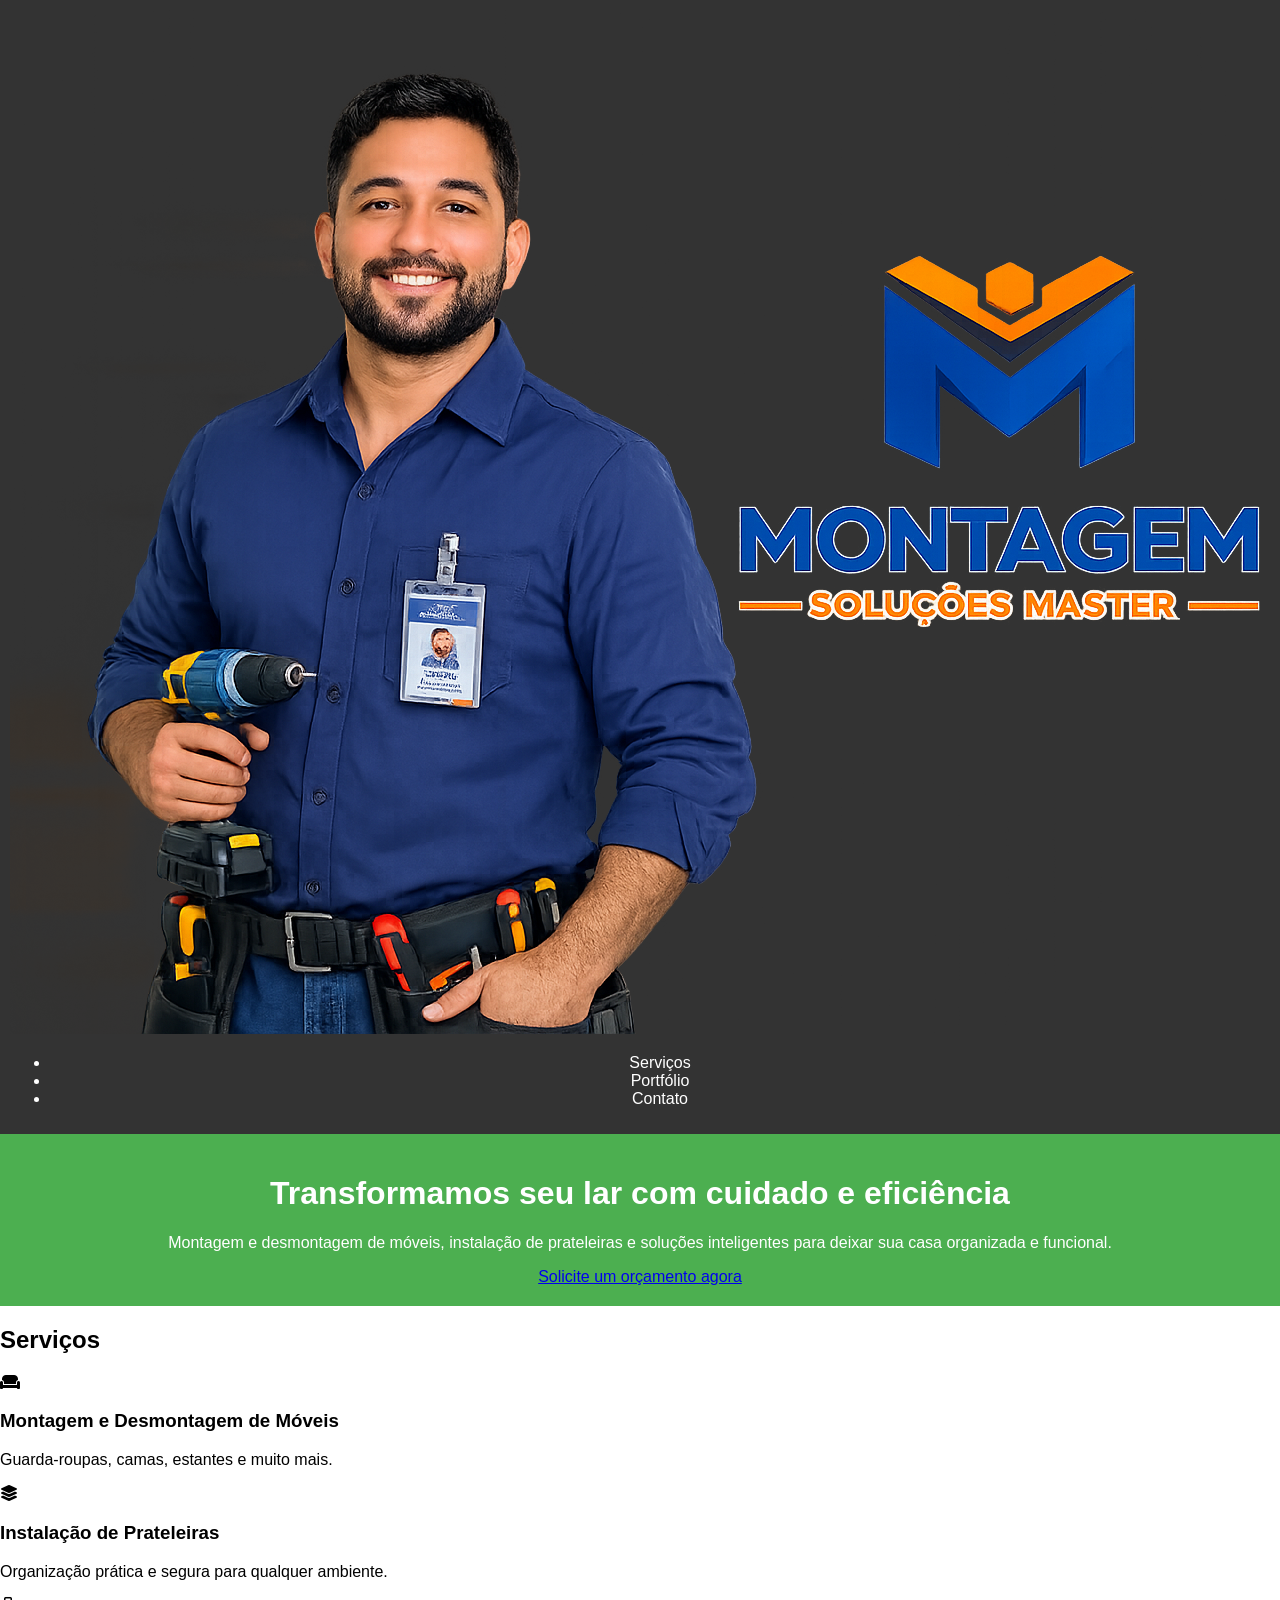
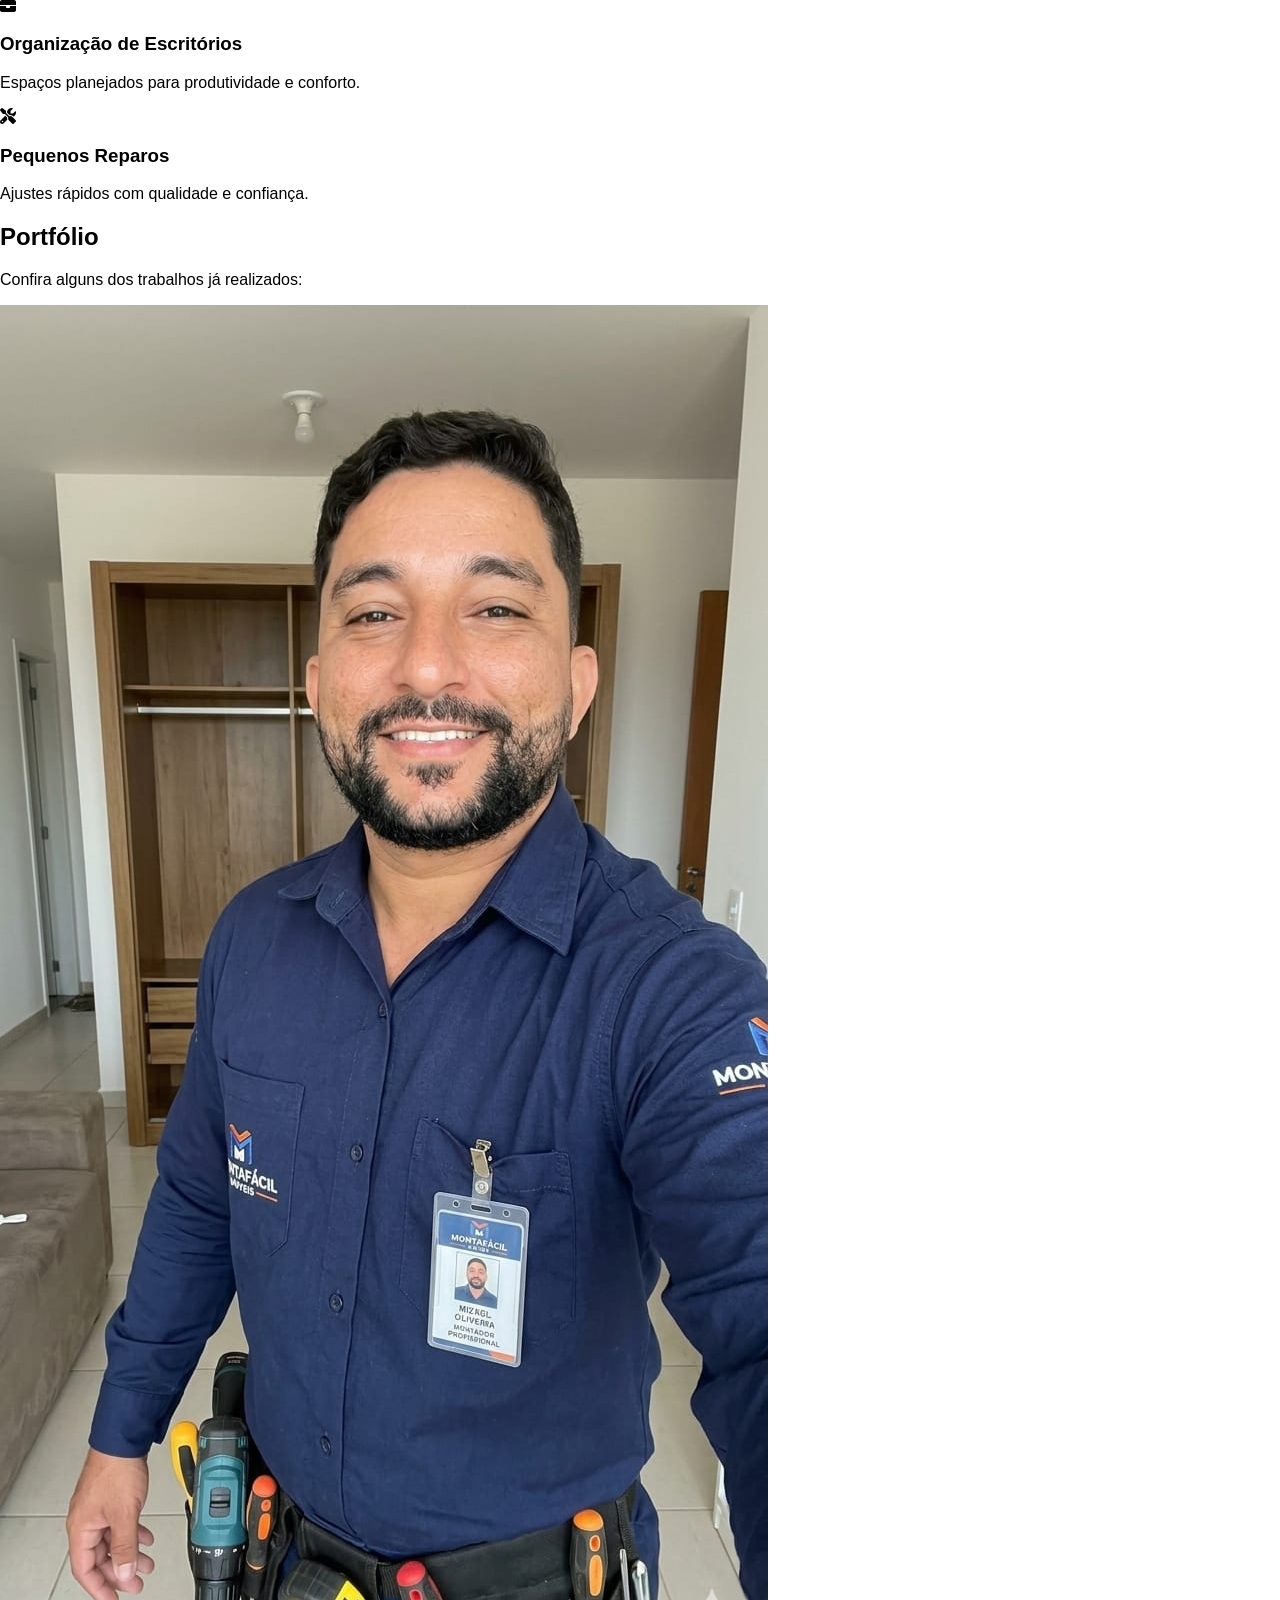
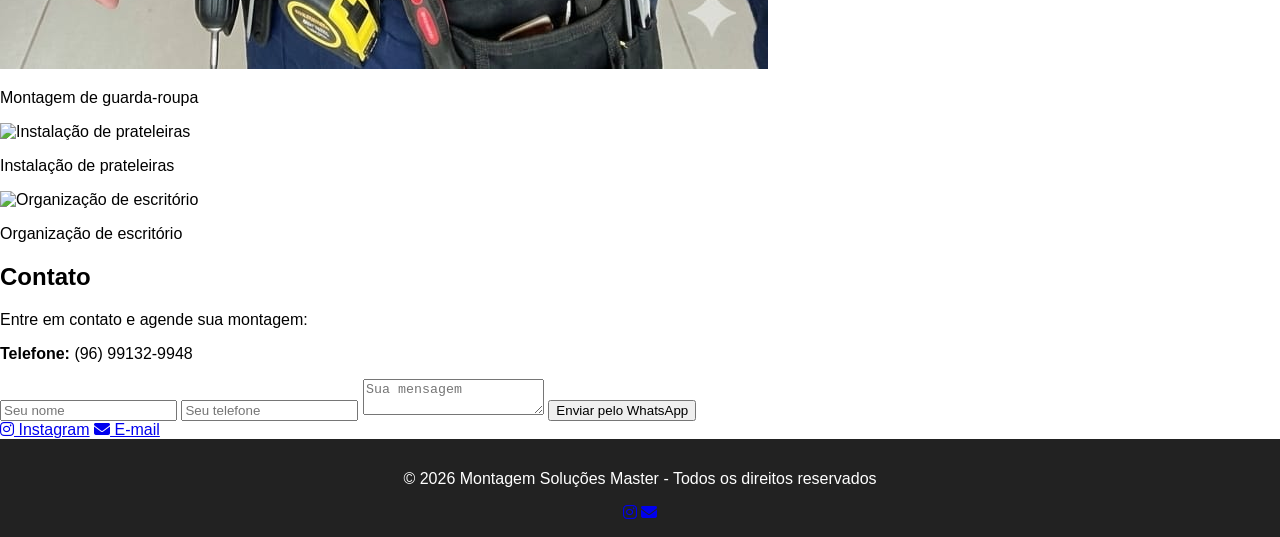
==== index.html @ 75c70bfa "commit" ====
<!DOCTYPE html>
<html lang="pt-BR">

<head>
    <meta charset="UTF-8">
    <meta name="viewport" content="width=device-width, initial-scale=1.0">
    <title>Montagem Soluções Master</title>
    <link rel="stylesheet" href="style.css">
    <!-- Font Awesome para ícones -->
    <link rel="stylesheet" href="https://cdnjs.cloudflare.com/ajax/libs/font-awesome/6.5.0/css/all.min.css">
</head>

<body>

    <!-- Navbar com logo e menu -->
    <nav class="navbar">
        <div class="logo-menu">
            <img src="logo.png.png" alt="Logo Montagem Soluções Master">
            <ul>
                <li><a href="#servicos" class="active">Serviços</a></li>
                <li><a href="#portfolio">Portfólio</a></li>
                <li><a href="#contato">Contato</a></li>
            </ul>
        </div>
    </nav>

    <!-- Cabeçalho -->
    <header class="hero">
        <h1>Transformamos seu lar com cuidado e eficiência</h1>
        <p>Montagem e desmontagem de móveis, instalação de prateleiras e soluções inteligentes para deixar sua casa
            organizada e funcional.</p>
        <div class="cta">
            <!-- Botão de orçamento ajustado para WhatsApp -->
            <a href="#" onclick="enviarOrcamento()">Solicite um orçamento agora</a>
        </div>
    </header>

    <!-- Serviços -->
    <section id="servicos">
        <h2>Serviços</h2>
        <div class="services-list">
            <div class="service-item">
                <i class="fas fa-couch"></i>
                <h3>Montagem e Desmontagem de Móveis</h3>
                <p>Guarda-roupas, camas, estantes e muito mais.</p>
            </div>
            <div class="service-item">
                <i class="fas fa-layer-group"></i>
                <h3>Instalação de Prateleiras</h3>
                <p>Organização prática e segura para qualquer ambiente.</p>
            </div>
            <div class="service-item">
                <i class="fas fa-briefcase"></i>
                <h3>Organização de Escritórios</h3>
                <p>Espaços planejados para produtividade e conforto.</p>
            </div>
            <div class="service-item">
                <i class="fas fa-tools"></i>
                <h3>Pequenos Reparos</h3>
                <p>Ajustes rápidos com qualidade e confiança.</p>
            </div>
        </div>
    </section>

    <!-- Portfólio -->
    <section id="portfolio">
        <h2>Portfólio</h2>
        <p>Confira alguns dos trabalhos já realizados:</p>
        <div class="gallery">
            <div class="gallery-item">
                <img src="mizael.jpeg.jpeg" alt="Montagem de guarda-roupa">
                <p>Montagem de guarda-roupa</p>
            </div>
            <div class="gallery-item">
                <img src="img/montagem2.jpg" alt="Instalação de prateleiras">
                <p>Instalação de prateleiras</p>
            </div>
            <div class="gallery-item">
                <img src="img/montagem3.jpg" alt="Organização de escritório">
                <p>Organização de escritório</p>
            </div>
        </div>
    </section>

    <!-- Contato -->
    <section id="contato">
        <h2>Contato</h2>
        <p>Entre em contato e agende sua montagem:</p>
        <p><strong>Telefone:</strong> (96) 99132-9948</p>

        <!-- Formulário ajustado para WhatsApp -->
        <form class="contact-form" onsubmit="enviarWhatsApp(); return false;">
            <input type="text" id="nome" placeholder="Seu nome" required>
            <input type="tel" id="telefone" placeholder="Seu telefone" required>
            <textarea id="mensagem" placeholder="Sua mensagem" required></textarea>
            <button type="submit">Enviar pelo WhatsApp</button>
        </form>

        <div class="social">
            <a href="https://www.instagram.com/invites/contact/?utm_source=ig_contact_invite&utm_medium=copy_link&utm_content=m53vkbo"
                target="_blank"><i class="fab fa-instagram"></i> Instagram</a>
            <a href="mailto:mizaeloliveira1013@gmail.com"><i class="fas fa-envelope"></i> E-mail</a>
        </div>
    </section>

    <!-- Rodapé -->
    <footer>
        <p>&copy; 2026 Montagem Soluções Master - Todos os direitos reservados</p>
        <div class="footer-social">
            <a href="https://www.instagram.com/invites/contact/?utm_source=ig_contact_invite&utm_medium=copy_link&utm_content=m53vkbo"
                target="_blank"><i class="fab fa-instagram"></i></a>
            <a href="mailto:mizaeloliveira1013@gmail.com"><i class="fas fa-envelope"></i></a>
        </div>
    </footer>

    <!-- Script para WhatsApp -->
    <script>
        function enviarWhatsApp() {
            var nome = document.getElementById("nome").value;
            var telefone = document.getElementById("telefone").value;
            var mensagem = document.getElementById("mensagem").value;

            var numero = "5596991329948"; // seu número WhatsApp

            var texto = "Olá, meu nome é " + nome +
                ". Telefone: " + telefone +
                ". Mensagem: " + mensagem;

            var url = "https://wa.me/" + numero + "?text=" + encodeURIComponent(texto);
            window.open(url, "_blank");
        }

        function enviarOrcamento() {
            var numero = "5596991329948"; // seu número WhatsApp
            var texto = "Olá, gostaria de solicitar um orçamento para montagem de móveis.";
            var url = "https://wa.me/" + numero + "?text=" + encodeURIComponent(texto);
            window.open(url, "_blank");
        }
    </script>

</body>

</html>
---- style.css ----
body {
    margin: 0;
    font-family: Arial, sans-serif;
}

.container {
    display: grid;
    grid-template-areas: 
        "header header header"
        "menu menu menu"
        "left content right"
        "footer footer footer";
    grid-template-columns: 20% 60% 20%;
    grid-template-rows: auto auto 1fr auto;
    min-height: 100vh;
}

header {
    grid-area: header;
    background: #4CAF50;
    color: white;
    text-align: center;
    padding: 20px;
}

nav {
    grid-area: menu;
    background: #333;
    color: white;
    padding: 10px;
    text-align: center;
}

nav a {
    color: white;
    margin: 0 15px;
    text-decoration: none;
}

nav a:hover {
    text-decoration: underline;
}

.left {
    grid-area: left;
    background: #f4f4f4;
    padding: 20px;
}

.content {
    grid-area: content;
    background: #fff;
    padding: 20px;
}

.right {
    grid-area: right;
    background: #f4f4f4;
    padding: 20px;
}

footer {
    grid-area: footer;
    background: #222;
    color: white;
    text-align: center;
    padding: 15px;
}

/* Responsividade para telas menores */
@media (max-width: 768px) {
    .container {
        grid-template-areas: 
            "header"
            "menu"
            "content"
            "left"
            "right"
            "footer";
        grid-template-columns: 1fr;
    }
}
.imagem-central {
    max-width: 50%;   /* Faz a imagem se ajustar ao tamanho da coluna */
    height: auto;      /* Mantém proporção */
    border-radius: 8px; /* Bordas arredondadas */
    box-shadow: 0 4px 8px rgba(0,0,0,0.2); /* Sombra leve */
    margin-top: 15px;
}
main {
display:grid;
grid-template-columns: repeat{auto-fit,nimax{300px,1fr}};
gap:20px;
padding:20px;
}
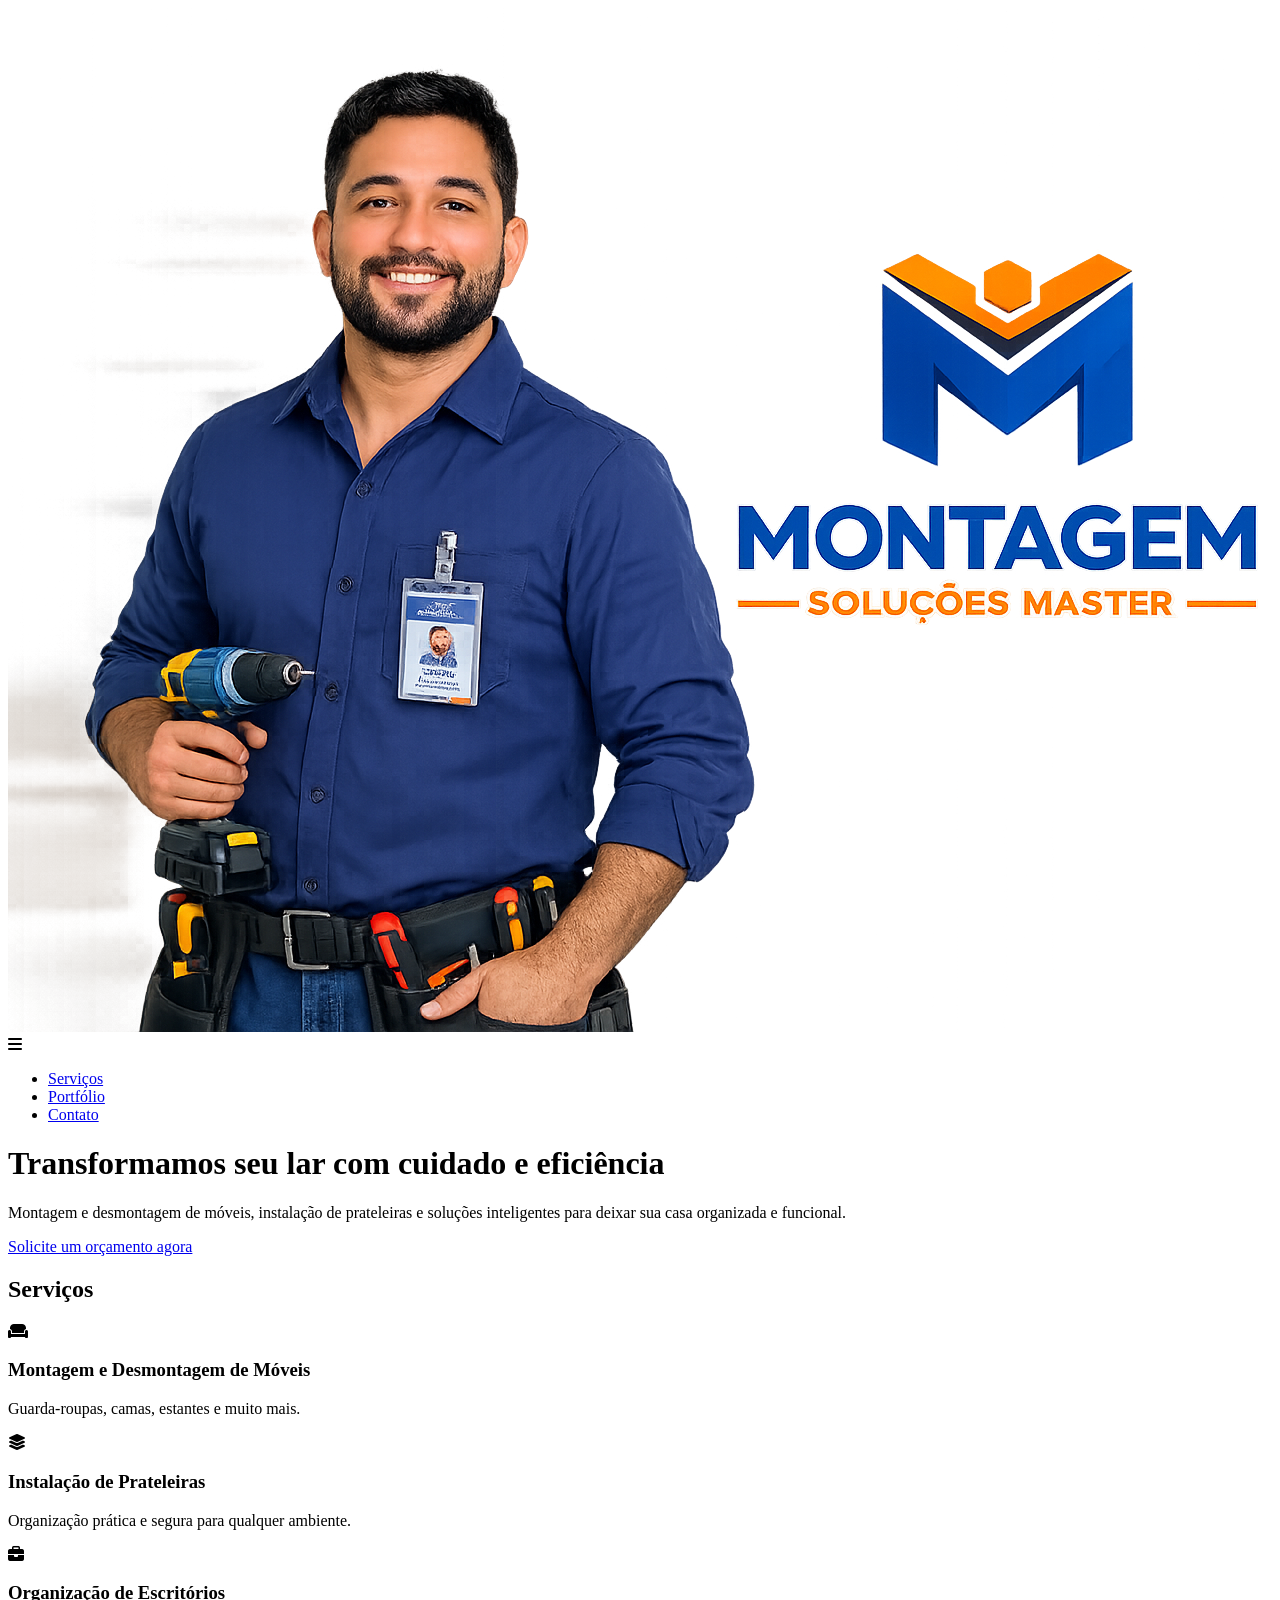
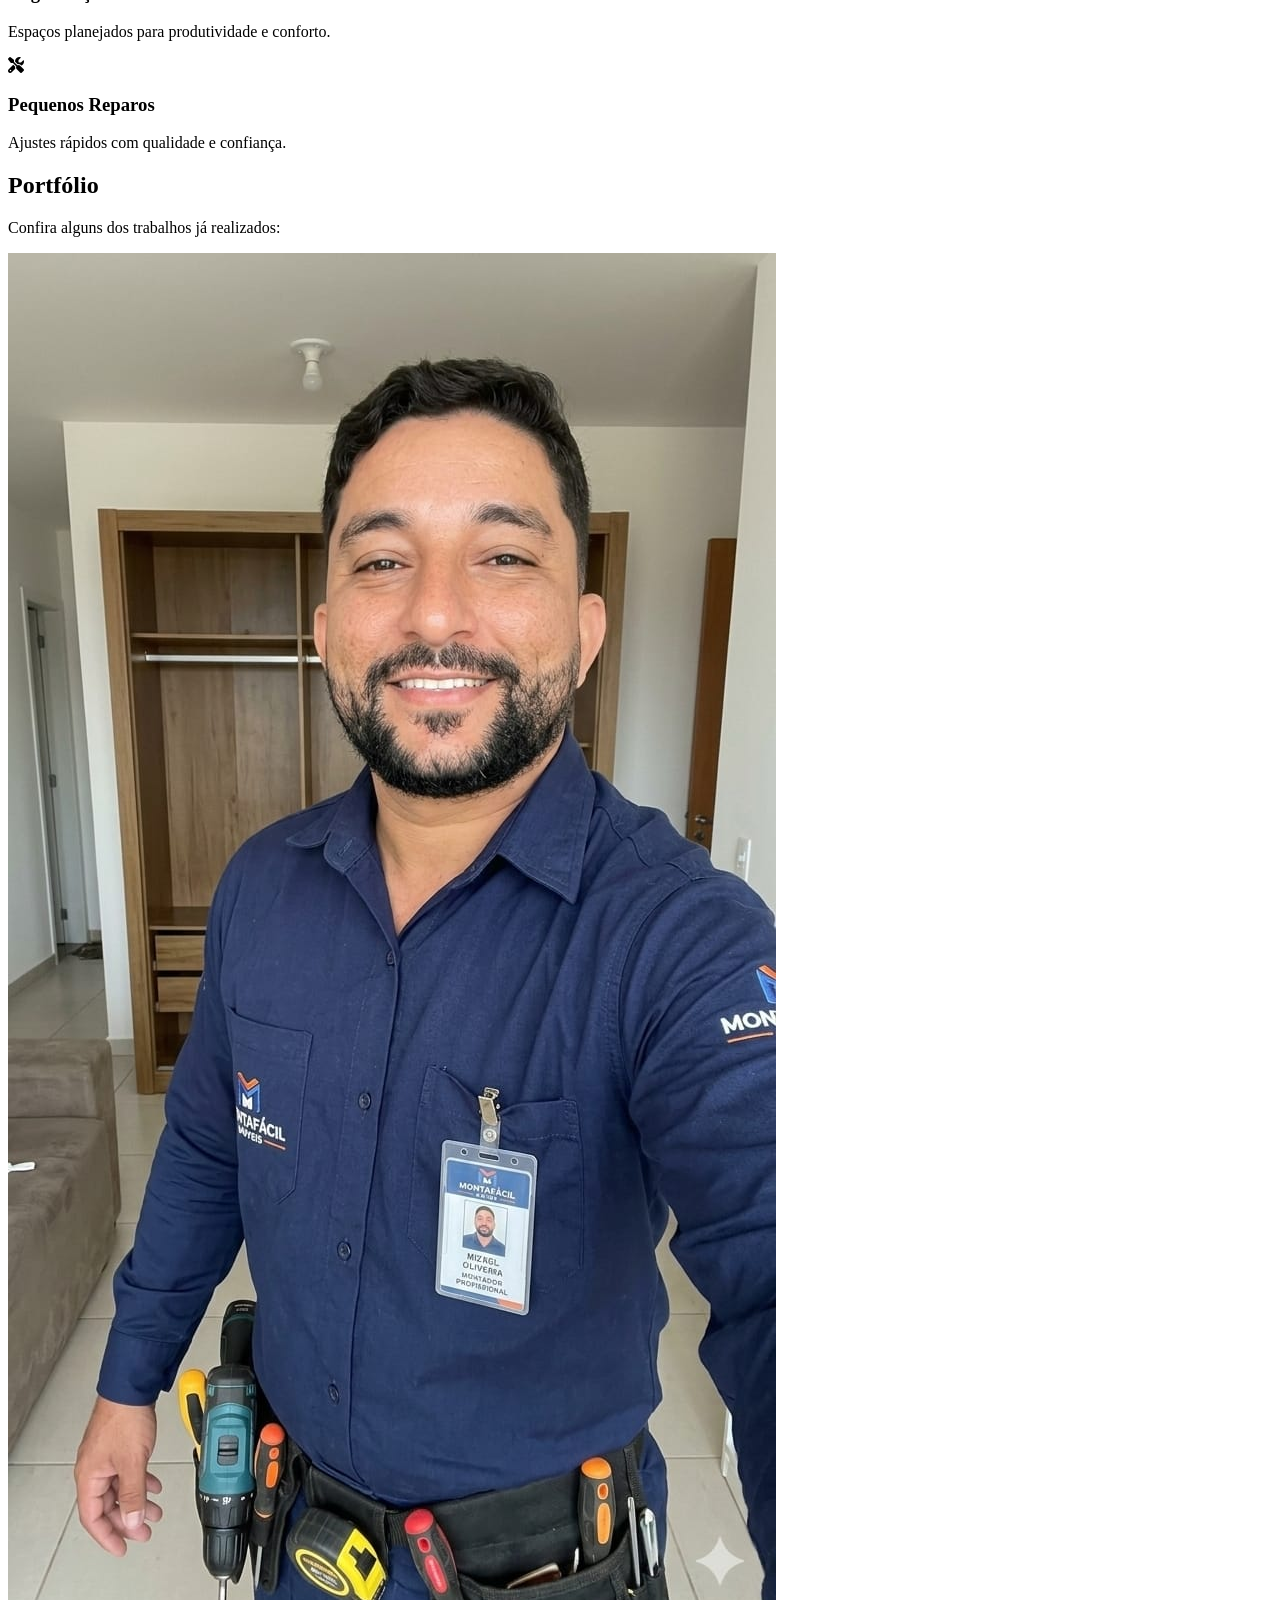
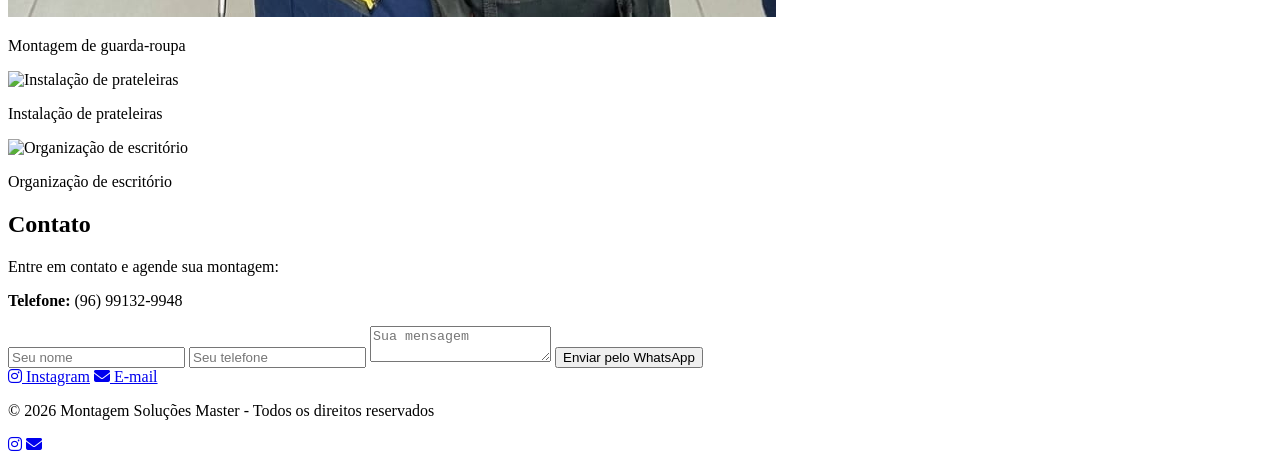
==== commit 4d3ee403: "commit" ====
--- a/index.html
+++ b/index.html
@@ -16,6 +16,8 @@
     <nav class="navbar">
         <div class="logo-menu">
             <img src="logo.png.png" alt="Logo Montagem Soluções Master">
+            <!-- Botão hambúrguer -->
+            <span class="menu-toggle"><i class="fas fa-bars"></i></span>
             <ul>
                 <li><a href="#servicos" class="active">Serviços</a></li>
                 <li><a href="#portfolio">Portfólio</a></li>
@@ -30,7 +32,6 @@
         <p>Montagem e desmontagem de móveis, instalação de prateleiras e soluções inteligentes para deixar sua casa
             organizada e funcional.</p>
         <div class="cta">
-            <!-- Botão de orçamento ajustado para WhatsApp -->
             <a href="#" onclick="enviarOrcamento()">Solicite um orçamento agora</a>
         </div>
     </header>
@@ -88,7 +89,6 @@
         <p>Entre em contato e agende sua montagem:</p>
         <p><strong>Telefone:</strong> (96) 99132-9948</p>
 
-        <!-- Formulário ajustado para WhatsApp -->
         <form class="contact-form" onsubmit="enviarWhatsApp(); return false;">
             <input type="text" id="nome" placeholder="Seu nome" required>
             <input type="tel" id="telefone" placeholder="Seu telefone" required>
@@ -113,15 +113,15 @@
         </div>
     </footer>
 
-    <!-- Script para WhatsApp -->
+    <!-- Scripts -->
     <script>
+        // WhatsApp
         function enviarWhatsApp() {
             var nome = document.getElementById("nome").value;
             var telefone = document.getElementById("telefone").value;
             var mensagem = document.getElementById("mensagem").value;
 
             var numero = "5596991329948"; // seu número WhatsApp
-
             var texto = "Olá, meu nome é " + nome +
                 ". Telefone: " + telefone +
                 ". Mensagem: " + mensagem;
@@ -136,8 +136,16 @@
             var url = "https://wa.me/" + numero + "?text=" + encodeURIComponent(texto);
             window.open(url, "_blank");
         }
+
+        // Menu hambúrguer
+        const toggle = document.querySelector('.menu-toggle');
+        const logoMenu = document.querySelector('.logo-menu');
+
+        toggle.addEventListener('click', () => {
+            logoMenu.classList.toggle('active');
+        });
     </script>
 
 </body>
+</html>
 
-</html>
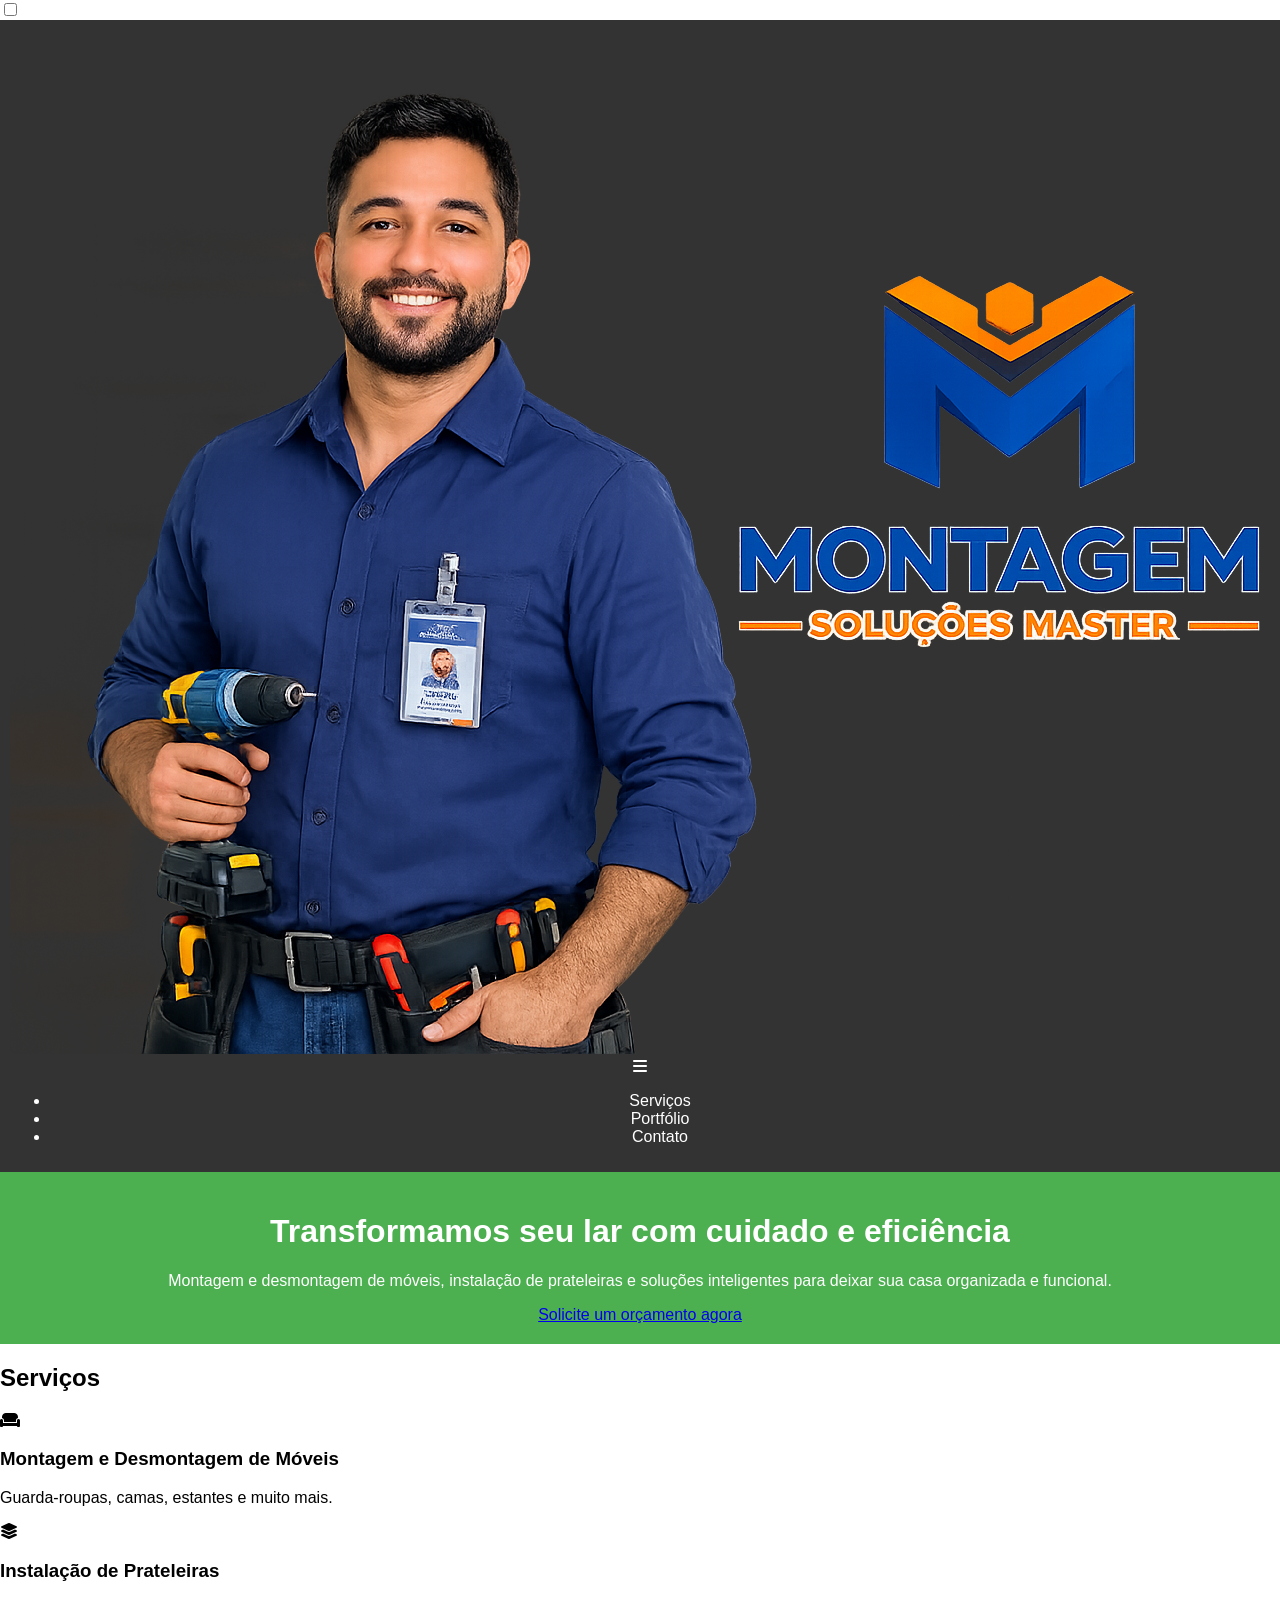
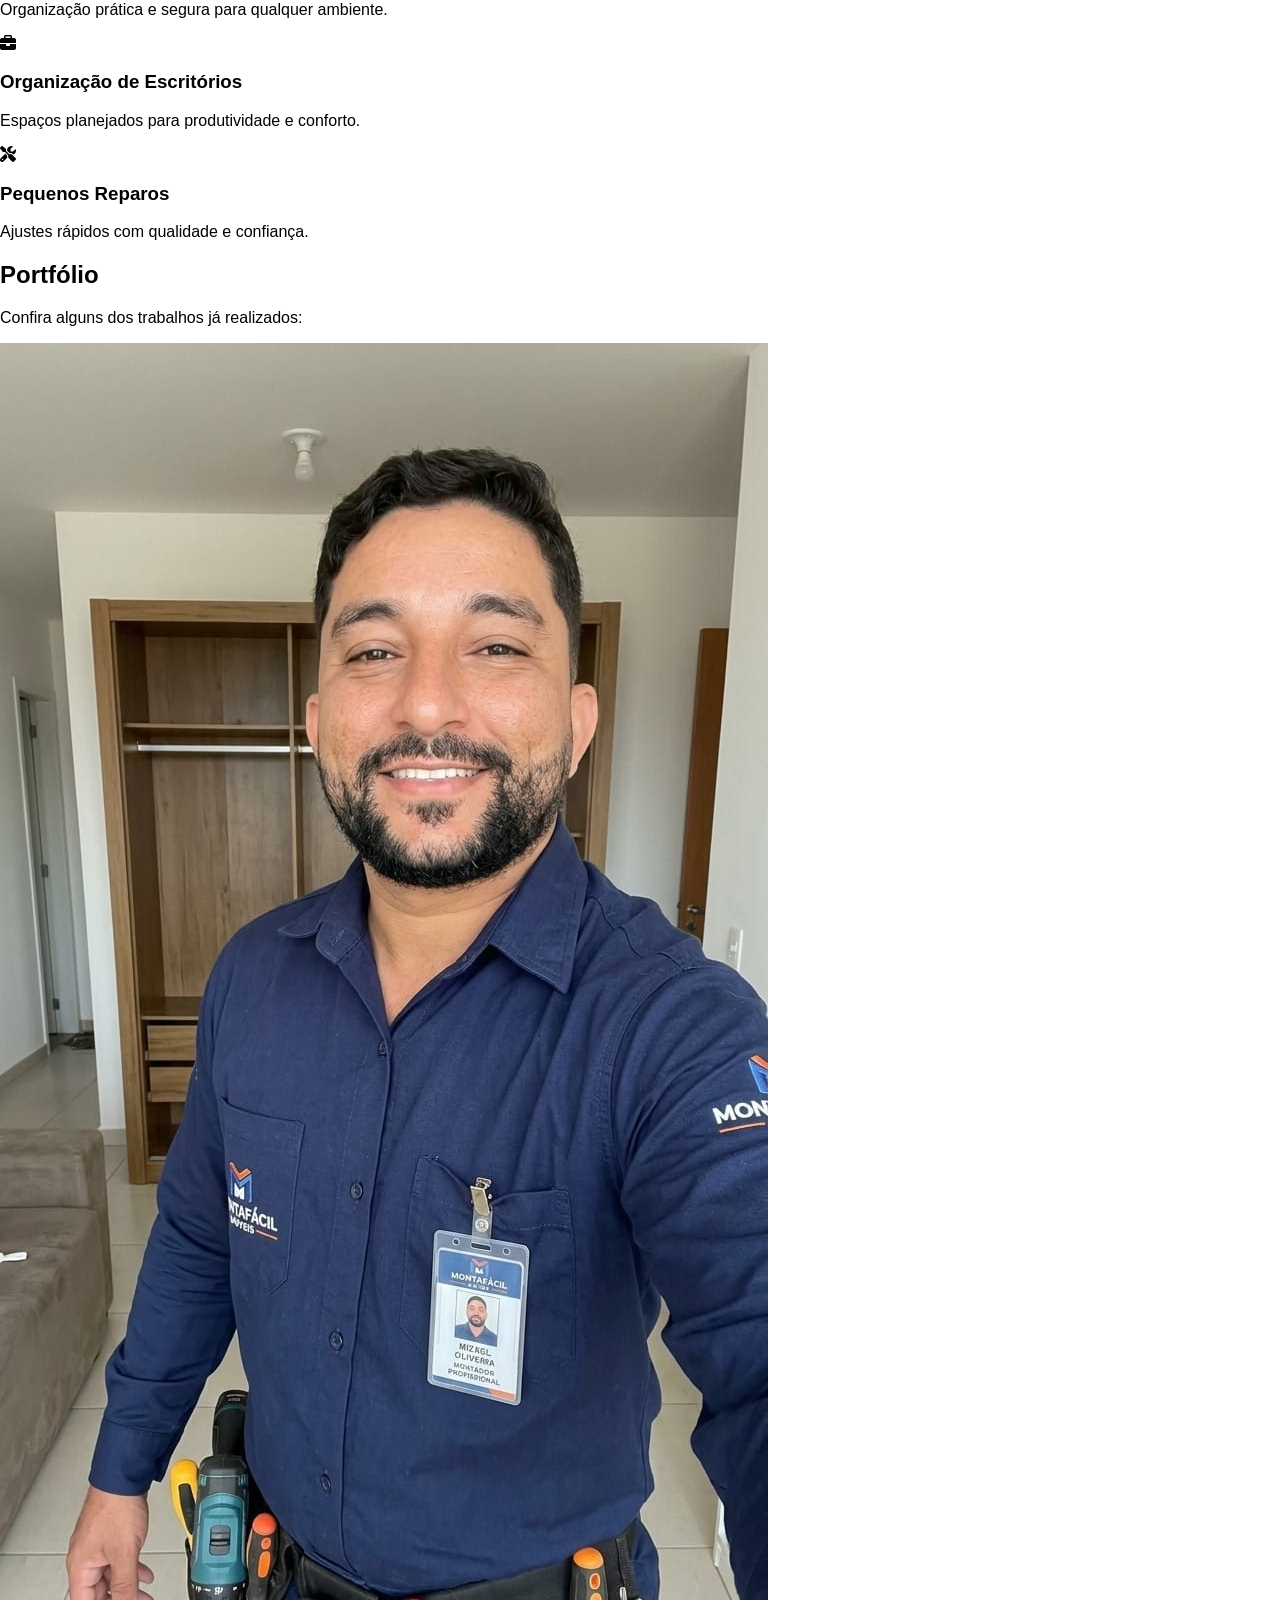
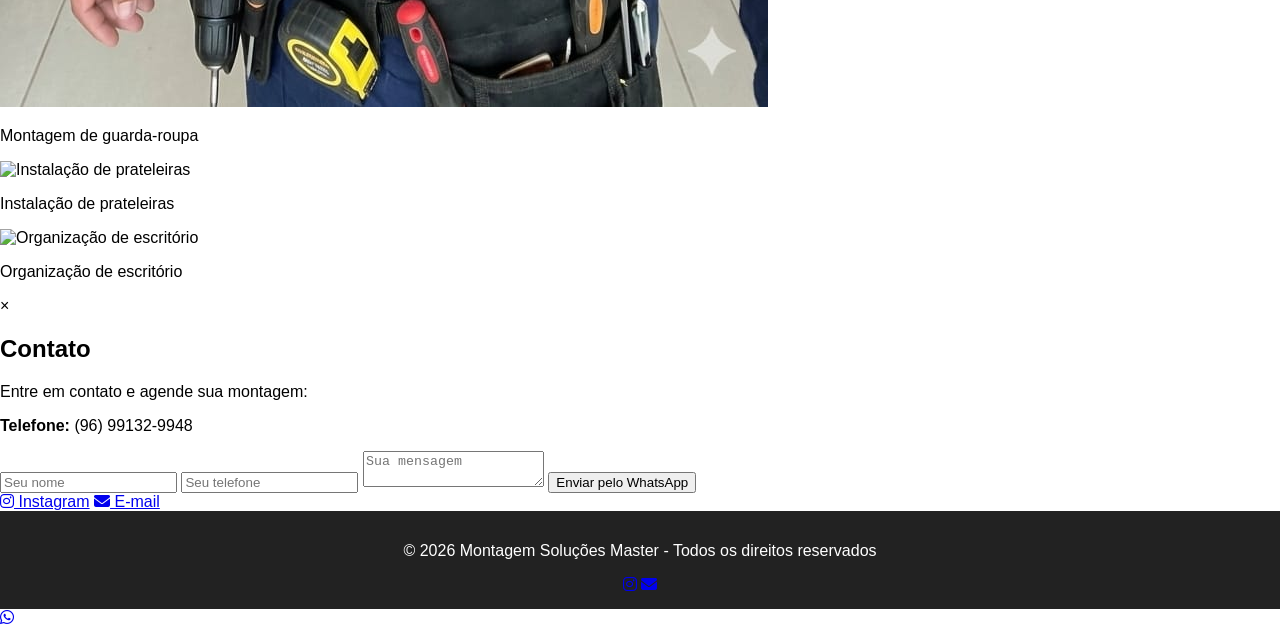
==== commit e2b31ae2: "commit atualizei site" ====
--- a/index.html
+++ b/index.html
@@ -6,17 +6,26 @@
     <meta name="viewport" content="width=device-width, initial-scale=1.0">
     <title>Montagem Soluções Master</title>
     <link rel="stylesheet" href="style.css">
-    <!-- Font Awesome para ícones -->
+    <!-- Font Awesome -->
     <link rel="stylesheet" href="https://cdnjs.cloudflare.com/ajax/libs/font-awesome/6.5.0/css/all.min.css">
+
+    <!-- SEO -->
+    <meta name="description"
+        content="Montagem e desmontagem de móveis, instalação de prateleiras e soluções inteligentes para sua casa.">
+    <meta name="keywords" content="montagem de móveis, desmontagem, prateleiras, organização, reparos, escritório">
 </head>
 
 <body>
 
-    <!-- Navbar com logo e menu -->
+    <!-- Navbar -->
+    <div class="dark-mode-toggle">
+        <input type="checkbox" id="switchDark" onchange="toggleDarkMode()">
+        <label for="switchDark" class="slider"></label>
+    </div>
+    
     <nav class="navbar">
         <div class="logo-menu">
             <img src="logo.png.png" alt="Logo Montagem Soluções Master">
-            <!-- Botão hambúrguer -->
             <span class="menu-toggle"><i class="fas fa-bars"></i></span>
             <ul>
                 <li><a href="#servicos" class="active">Serviços</a></li>
@@ -27,7 +36,7 @@
     </nav>
 
     <!-- Cabeçalho -->
-    <header class="hero">
+    <header class="hero fade-in">
         <h1>Transformamos seu lar com cuidado e eficiência</h1>
         <p>Montagem e desmontagem de móveis, instalação de prateleiras e soluções inteligentes para deixar sua casa
             organizada e funcional.</p>
@@ -40,22 +49,22 @@
     <section id="servicos">
         <h2>Serviços</h2>
         <div class="services-list">
-            <div class="service-item">
+            <div class="service-item fade-in">
                 <i class="fas fa-couch"></i>
                 <h3>Montagem e Desmontagem de Móveis</h3>
                 <p>Guarda-roupas, camas, estantes e muito mais.</p>
             </div>
-            <div class="service-item">
+            <div class="service-item fade-in">
                 <i class="fas fa-layer-group"></i>
                 <h3>Instalação de Prateleiras</h3>
                 <p>Organização prática e segura para qualquer ambiente.</p>
             </div>
-            <div class="service-item">
+            <div class="service-item fade-in">
                 <i class="fas fa-briefcase"></i>
                 <h3>Organização de Escritórios</h3>
                 <p>Espaços planejados para produtividade e conforto.</p>
             </div>
-            <div class="service-item">
+            <div class="service-item fade-in">
                 <i class="fas fa-tools"></i>
                 <h3>Pequenos Reparos</h3>
                 <p>Ajustes rápidos com qualidade e confiança.</p>
@@ -68,20 +77,27 @@
         <h2>Portfólio</h2>
         <p>Confira alguns dos trabalhos já realizados:</p>
         <div class="gallery">
-            <div class="gallery-item">
-                <img src="mizael.jpeg.jpeg" alt="Montagem de guarda-roupa">
+            <div class="gallery-item fade-in">
+                <img src="mizael.jpeg.jpeg" alt="Montagem de guarda-roupa" onclick="abrirModal(this)">
                 <p>Montagem de guarda-roupa</p>
             </div>
-            <div class="gallery-item">
-                <img src="img/montagem2.jpg" alt="Instalação de prateleiras">
+            <div class="gallery-item fade-in">
+                <img src="img/montagem2.jpg" alt="Instalação de prateleiras" onclick="abrirModal(this)">
                 <p>Instalação de prateleiras</p>
             </div>
-            <div class="gallery-item">
-                <img src="img/montagem3.jpg" alt="Organização de escritório">
+            <div class="gallery-item fade-in">
+                <img src="img/montagem3.jpg" alt="Organização de escritório" onclick="abrirModal(this)">
                 <p>Organização de escritório</p>
             </div>
         </div>
     </section>
+
+    <!-- Modal da galeria -->
+    <div id="modal" class="modal">
+        <span class="close" onclick="fecharModal()">&times;</span>
+        <img class="modal-content" id="imgModal">
+        <div id="caption"></div>
+    </div>
 
     <!-- Contato -->
     <section id="contato">
@@ -89,11 +105,14 @@
         <p>Entre em contato e agende sua montagem:</p>
         <p><strong>Telefone:</strong> (96) 99132-9948</p>
 
+
+
         <form class="contact-form" onsubmit="enviarWhatsApp(); return false;">
             <input type="text" id="nome" placeholder="Seu nome" required>
             <input type="tel" id="telefone" placeholder="Seu telefone" required>
             <textarea id="mensagem" placeholder="Sua mensagem" required></textarea>
             <button type="submit">Enviar pelo WhatsApp</button>
+            <div id="feedback"></div>
         </form>
 
         <div class="social">
@@ -113,39 +132,14 @@
         </div>
     </footer>
 
+    <!-- Botão flutuante WhatsApp -->
+    <a href="https://wa.me/5596991329948" target="_blank" class="whatsapp-float">
+        <i class="fab fa-whatsapp"></i>
+    </a>
+
     <!-- Scripts -->
-    <script>
-        // WhatsApp
-        function enviarWhatsApp() {
-            var nome = document.getElementById("nome").value;
-            var telefone = document.getElementById("telefone").value;
-            var mensagem = document.getElementById("mensagem").value;
-
-            var numero = "5596991329948"; // seu número WhatsApp
-            var texto = "Olá, meu nome é " + nome +
-                ". Telefone: " + telefone +
-                ". Mensagem: " + mensagem;
-
-            var url = "https://wa.me/" + numero + "?text=" + encodeURIComponent(texto);
-            window.open(url, "_blank");
-        }
-
-        function enviarOrcamento() {
-            var numero = "5596991329948"; // seu número WhatsApp
-            var texto = "Olá, gostaria de solicitar um orçamento para montagem de móveis.";
-            var url = "https://wa.me/" + numero + "?text=" + encodeURIComponent(texto);
-            window.open(url, "_blank");
-        }
-
-        // Menu hambúrguer
-        const toggle = document.querySelector('.menu-toggle');
-        const logoMenu = document.querySelector('.logo-menu');
-
-        toggle.addEventListener('click', () => {
-            logoMenu.classList.toggle('active');
-        });
-    </script>
+    <script src="script.js"></script>
 
 </body>
-</html>
 
+</html>
--- a/style.css
+++ b/style.css
@@ -0,0 +1,95 @@
+body {
+    margin: 0;
+    font-family: Arial, sans-serif;
+}
+
+.container {
+    display: grid;
+    grid-template-areas: 
+        "header header header"
+        "menu menu menu"
+        "left content right"
+        "footer footer footer";
+    grid-template-columns: 20% 60% 20%;
+    grid-template-rows: auto auto 1fr auto;
+    min-height: 100vh;
+}
+
+header {
+    grid-area: header;
+    background: #4CAF50;
+    color: white;
+    text-align: center;
+    padding: 20px;
+}
+
+nav {
+    grid-area: menu;
+    background: #333;
+    color: white;
+    padding: 10px;
+    text-align: center;
+}
+
+nav a {
+    color: white;
+    margin: 0 15px;
+    text-decoration: none;
+}
+
+nav a:hover {
+    text-decoration: underline;
+}
+
+.left {
+    grid-area: left;
+    background: #f4f4f4;
+    padding: 20px;
+}
+
+.content {
+    grid-area: content;
+    background: #fff;
+    padding: 20px;
+}
+
+.right {
+    grid-area: right;
+    background: #f4f4f4;
+    padding: 20px;
+}
+
+footer {
+    grid-area: footer;
+    background: #222;
+    color: white;
+    text-align: center;
+    padding: 15px;
+}
+
+/* Responsividade para telas menores */
+@media (max-width: 768px) {
+    .container {
+        grid-template-areas: 
+            "header"
+            "menu"
+            "content"
+            "left"
+            "right"
+            "footer";
+        grid-template-columns: 1fr;
+    }
+}
+.imagem-central {
+    max-width: 50%;   /* Faz a imagem se ajustar ao tamanho da coluna */
+    height: auto;      /* Mantém proporção */
+    border-radius: 8px; /* Bordas arredondadas */
+    box-shadow: 0 4px 8px rgba(0,0,0,0.2); /* Sombra leve */
+    margin-top: 15px;
+}
+main {
+display:grid;
+grid-template-columns: repeat{auto-fit,nimax{300px,1fr}};
+gap:20px;
+padding:20px;
+}
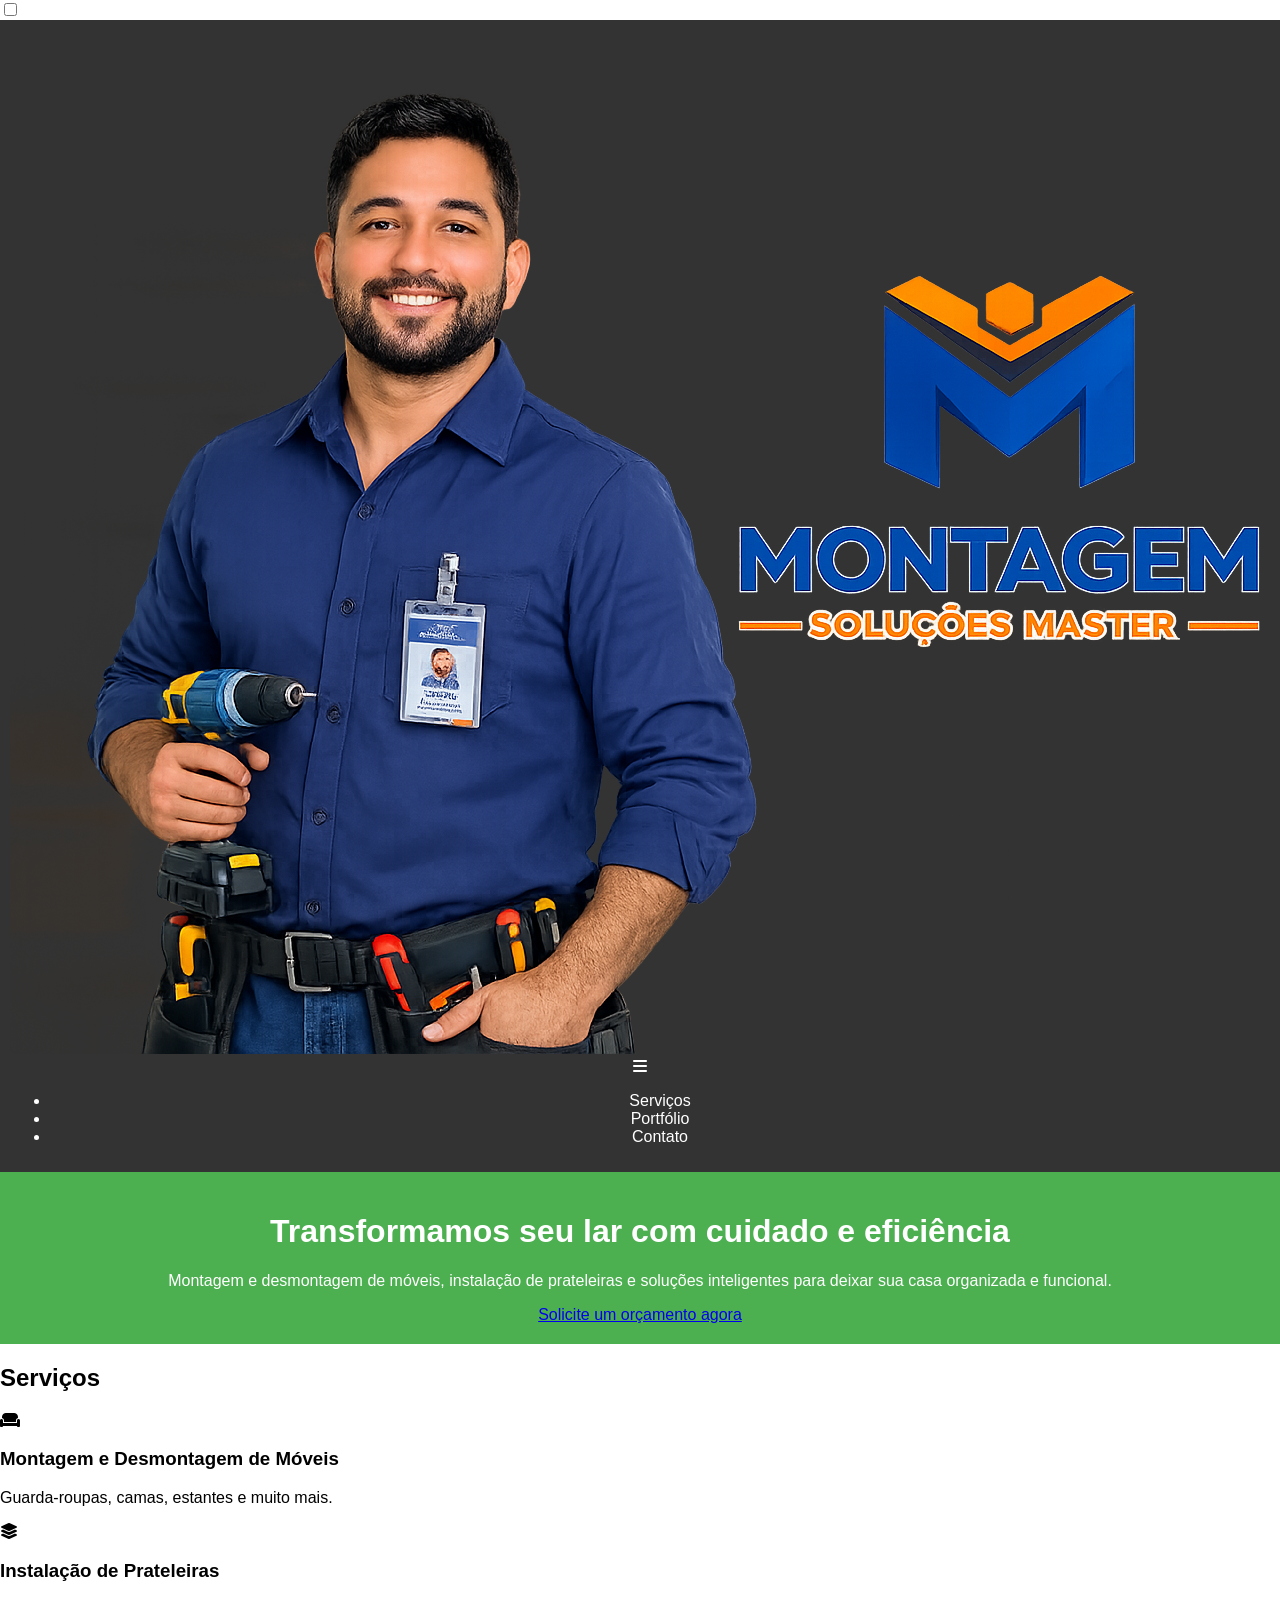
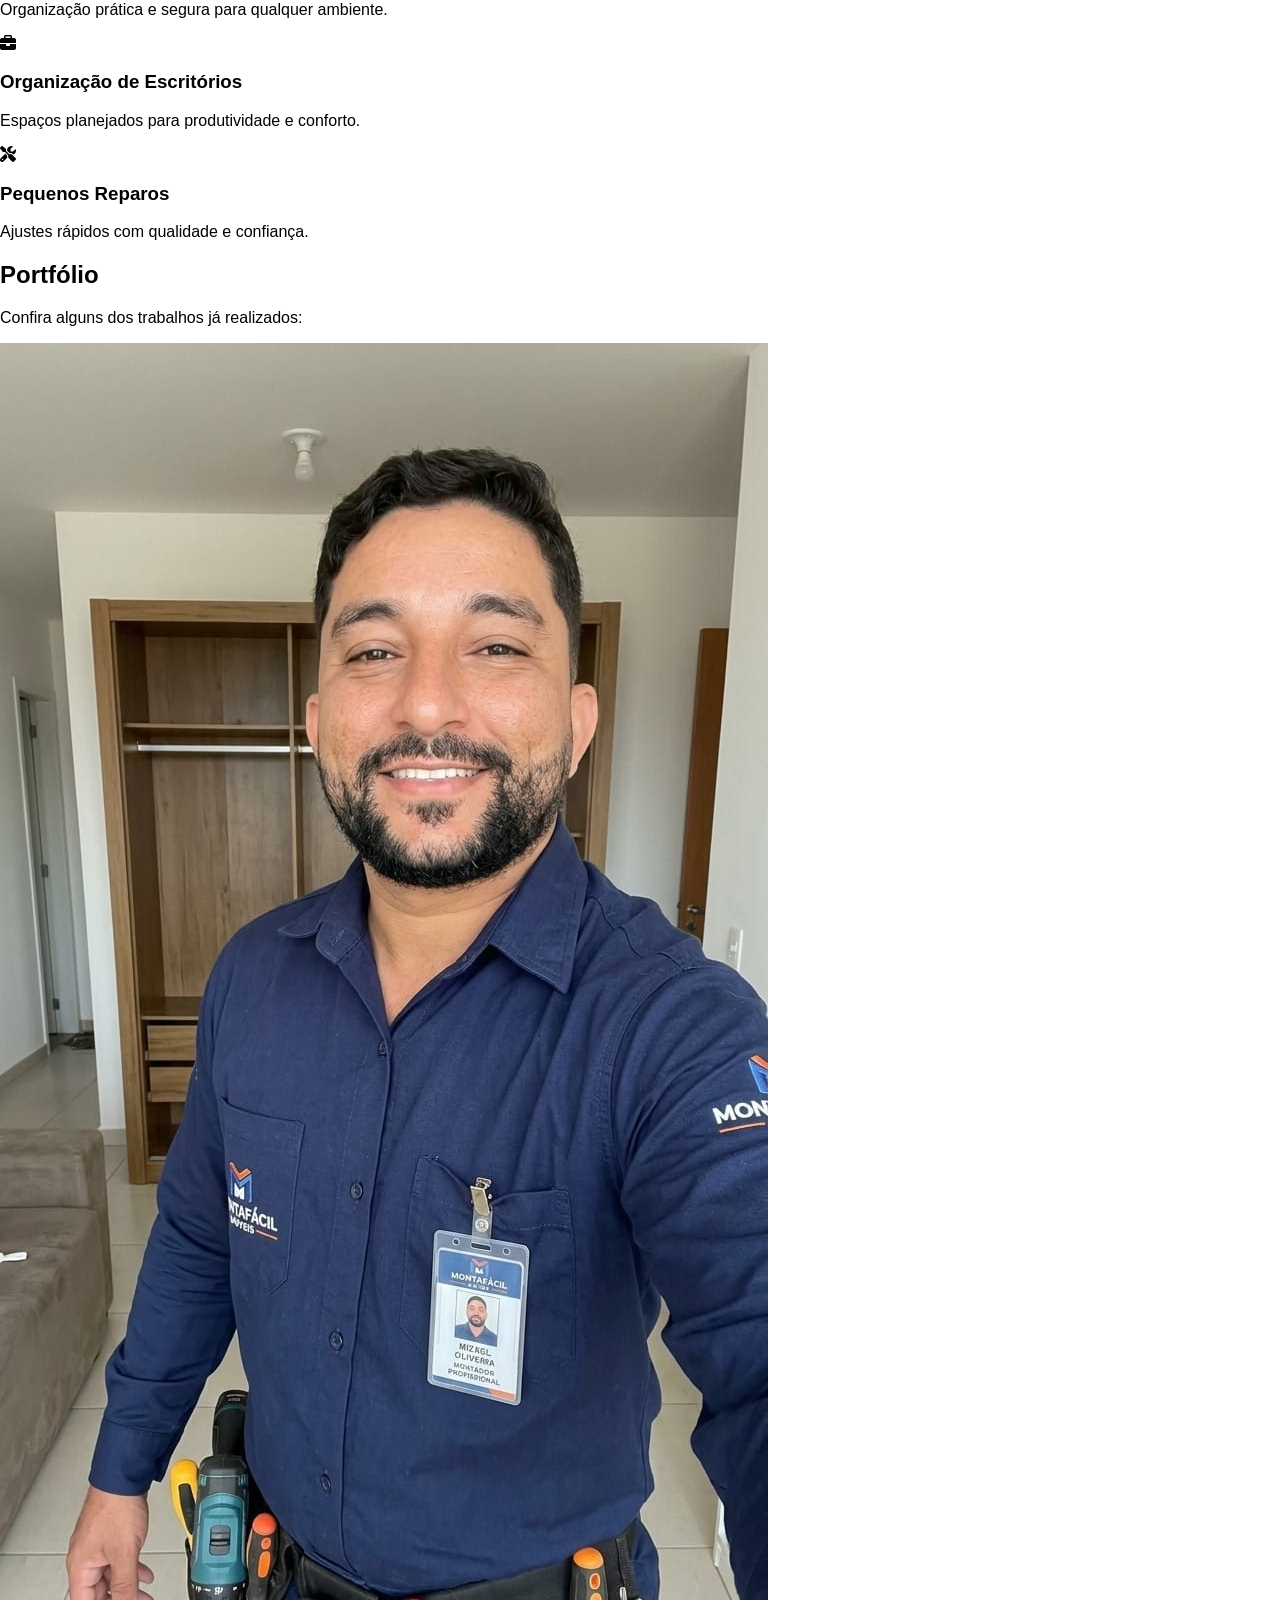
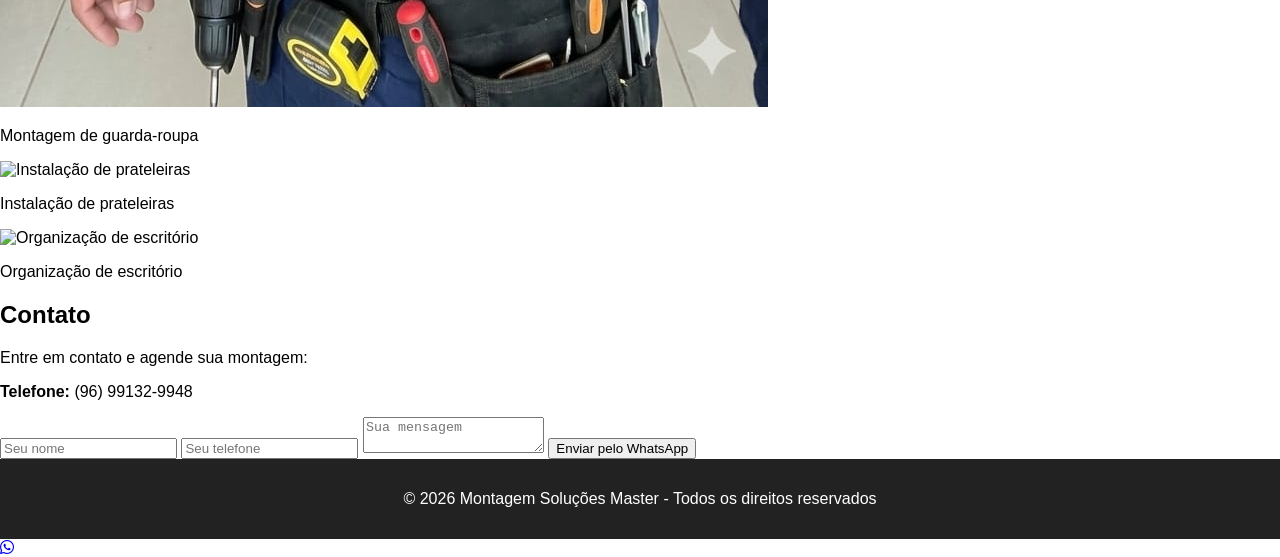
==== commit 28fbe431: "commit atualizacao" ====
--- a/index.html
+++ b/index.html
@@ -1,145 +1,114 @@
 <!DOCTYPE html>
 <html lang="pt-BR">
-
 <head>
-    <meta charset="UTF-8">
-    <meta name="viewport" content="width=device-width, initial-scale=1.0">
-    <title>Montagem Soluções Master</title>
-    <link rel="stylesheet" href="style.css">
-    <!-- Font Awesome -->
-    <link rel="stylesheet" href="https://cdnjs.cloudflare.com/ajax/libs/font-awesome/6.5.0/css/all.min.css">
-
-    <!-- SEO -->
-    <meta name="description"
-        content="Montagem e desmontagem de móveis, instalação de prateleiras e soluções inteligentes para sua casa.">
-    <meta name="keywords" content="montagem de móveis, desmontagem, prateleiras, organização, reparos, escritório">
+  <meta charset="UTF-8">
+  <meta name="viewport" content="width=device-width, initial-scale=1.0">
+  <title>Montagem Soluções Master</title>
+  <link rel="stylesheet" href="style.css">
+  <link rel="stylesheet" href="https://cdnjs.cloudflare.com/ajax/libs/font-awesome/6.5.0/css/all.min.css">
 </head>
-
 <body>
 
-    <!-- Navbar -->
-    <div class="dark-mode-toggle">
-        <input type="checkbox" id="switchDark" onchange="toggleDarkMode()">
-        <label for="switchDark" class="slider"></label>
+  <!-- Botão Dark Mode -->
+  <div class="dark-mode-toggle">
+    <input type="checkbox" id="switchDark">
+    <label for="switchDark" class="slider"></label>
+  </div>
+
+  <!-- Navbar -->
+  <nav class="navbar">
+    <div class="logo-menu">
+      <img src="logo.png.png" alt="Logo Montagem Soluções Master">
+      <span class="menu-toggle"><i class="fas fa-bars"></i></span>
+      <ul>
+        <li><a href="#servicos" class="active">Serviços</a></li>
+        <li><a href="#portfolio">Portfólio</a></li>
+        <li><a href="#contato">Contato</a></li>
+      </ul>
     </div>
-    
-    <nav class="navbar">
-        <div class="logo-menu">
-            <img src="logo.png.png" alt="Logo Montagem Soluções Master">
-            <span class="menu-toggle"><i class="fas fa-bars"></i></span>
-            <ul>
-                <li><a href="#servicos" class="active">Serviços</a></li>
-                <li><a href="#portfolio">Portfólio</a></li>
-                <li><a href="#contato">Contato</a></li>
-            </ul>
-        </div>
-    </nav>
+  </nav>
 
-    <!-- Cabeçalho -->
-    <header class="hero fade-in">
-        <h1>Transformamos seu lar com cuidado e eficiência</h1>
-        <p>Montagem e desmontagem de móveis, instalação de prateleiras e soluções inteligentes para deixar sua casa
-            organizada e funcional.</p>
-        <div class="cta">
-            <a href="#" onclick="enviarOrcamento()">Solicite um orçamento agora</a>
-        </div>
-    </header>
+  <!-- Cabeçalho -->
+  <header class="hero fade-in">
+    <h1>Transformamos seu lar com cuidado e eficiência</h1>
+    <p>Montagem e desmontagem de móveis, instalação de prateleiras e soluções inteligentes para deixar sua casa organizada e funcional.</p>
+    <div class="cta">
+      <a href="#" onclick="enviarOrcamento()">Solicite um orçamento agora</a>
+    </div>
+  </header>
 
-    <!-- Serviços -->
-    <section id="servicos">
-        <h2>Serviços</h2>
-        <div class="services-list">
-            <div class="service-item fade-in">
-                <i class="fas fa-couch"></i>
-                <h3>Montagem e Desmontagem de Móveis</h3>
-                <p>Guarda-roupas, camas, estantes e muito mais.</p>
-            </div>
-            <div class="service-item fade-in">
-                <i class="fas fa-layer-group"></i>
-                <h3>Instalação de Prateleiras</h3>
-                <p>Organização prática e segura para qualquer ambiente.</p>
-            </div>
-            <div class="service-item fade-in">
-                <i class="fas fa-briefcase"></i>
-                <h3>Organização de Escritórios</h3>
-                <p>Espaços planejados para produtividade e conforto.</p>
-            </div>
-            <div class="service-item fade-in">
-                <i class="fas fa-tools"></i>
-                <h3>Pequenos Reparos</h3>
-                <p>Ajustes rápidos com qualidade e confiança.</p>
-            </div>
-        </div>
-    </section>
+  <!-- Serviços -->
+  <section id="servicos">
+    <h2>Serviços</h2>
+    <div class="services-list">
+      <div class="service-item fade-in">
+        <i class="fas fa-couch"></i>
+        <h3>Montagem e Desmontagem de Móveis</h3>
+        <p>Guarda-roupas, camas, estantes e muito mais.</p>
+      </div>
+      <div class="service-item fade-in">
+        <i class="fas fa-layer-group"></i>
+        <h3>Instalação de Prateleiras</h3>
+        <p>Organização prática e segura para qualquer ambiente.</p>
+      </div>
+      <div class="service-item fade-in">
+        <i class="fas fa-briefcase"></i>
+        <h3>Organização de Escritórios</h3>
+        <p>Espaços planejados para produtividade e conforto.</p>
+      </div>
+      <div class="service-item fade-in">
+        <i class="fas fa-tools"></i>
+        <h3>Pequenos Reparos</h3>
+        <p>Ajustes rápidos com qualidade e confiança.</p>
+      </div>
+    </div>
+  </section>
 
-    <!-- Portfólio -->
-    <section id="portfolio">
-        <h2>Portfólio</h2>
-        <p>Confira alguns dos trabalhos já realizados:</p>
-        <div class="gallery">
-            <div class="gallery-item fade-in">
-                <img src="mizael.jpeg.jpeg" alt="Montagem de guarda-roupa" onclick="abrirModal(this)">
-                <p>Montagem de guarda-roupa</p>
-            </div>
-            <div class="gallery-item fade-in">
-                <img src="img/montagem2.jpg" alt="Instalação de prateleiras" onclick="abrirModal(this)">
-                <p>Instalação de prateleiras</p>
-            </div>
-            <div class="gallery-item fade-in">
-                <img src="img/montagem3.jpg" alt="Organização de escritório" onclick="abrirModal(this)">
-                <p>Organização de escritório</p>
-            </div>
-        </div>
-    </section>
+  <!-- Portfólio -->
+  <section id="portfolio">
+    <h2>Portfólio</h2>
+    <p>Confira alguns dos trabalhos já realizados:</p>
+    <div class="gallery">
+      <div class="gallery-item fade-in">
+        <img src="mizael.jpeg.jpeg" alt="Montagem de guarda-roupa">
+        <p>Montagem de guarda-roupa</p>
+      </div>
+      <div class="gallery-item fade-in">
+        <img src="img/montagem2.jpg" alt="Instalação de prateleiras">
+        <p>Instalação de prateleiras</p>
+      </div>
+      <div class="gallery-item fade-in">
+        <img src="img/montagem3.jpg" alt="Organização de escritório">
+        <p>Organização de escritório</p>
+      </div>
+    </div>
+  </section>
 
-    <!-- Modal da galeria -->
-    <div id="modal" class="modal">
-        <span class="close" onclick="fecharModal()">&times;</span>
-        <img class="modal-content" id="imgModal">
-        <div id="caption"></div>
-    </div>
+  <!-- Contato -->
+  <section id="contato">
+    <h2>Contato</h2>
+    <p>Entre em contato e agende sua montagem:</p>
+    <p><strong>Telefone:</strong> (96) 99132-9948</p>
 
-    <!-- Contato -->
-    <section id="contato">
-        <h2>Contato</h2>
-        <p>Entre em contato e agende sua montagem:</p>
-        <p><strong>Telefone:</strong> (96) 99132-9948</p>
+    <form class="contact-form" onsubmit="enviarWhatsApp(); return false;">
+      <input type="text" id="nome" placeholder="Seu nome" required>
+      <input type="tel" id="telefone" placeholder="Seu telefone" required>
+      <textarea id="mensagem" placeholder="Sua mensagem" required></textarea>
+      <button type="submit">Enviar pelo WhatsApp</button>
+      <div id="feedback"></div>
+    </form>
+  </section>
 
+  <!-- Rodapé -->
+  <footer>
+    <p>&copy; 2026 Montagem Soluções Master - Todos os direitos reservados</p>
+  </footer>
 
+  <!-- Botão flutuante WhatsApp -->
+  <a href="https://wa.me/5596991329948" target="_blank" class="whatsapp-float">
+    <i class="fab fa-whatsapp"></i>
+  </a>
 
-        <form class="contact-form" onsubmit="enviarWhatsApp(); return false;">
-            <input type="text" id="nome" placeholder="Seu nome" required>
-            <input type="tel" id="telefone" placeholder="Seu telefone" required>
-            <textarea id="mensagem" placeholder="Sua mensagem" required></textarea>
-            <button type="submit">Enviar pelo WhatsApp</button>
-            <div id="feedback"></div>
-        </form>
-
-        <div class="social">
-            <a href="https://www.instagram.com/invites/contact/?utm_source=ig_contact_invite&utm_medium=copy_link&utm_content=m53vkbo"
-                target="_blank"><i class="fab fa-instagram"></i> Instagram</a>
-            <a href="mailto:mizaeloliveira1013@gmail.com"><i class="fas fa-envelope"></i> E-mail</a>
-        </div>
-    </section>
-
-    <!-- Rodapé -->
-    <footer>
-        <p>&copy; 2026 Montagem Soluções Master - Todos os direitos reservados</p>
-        <div class="footer-social">
-            <a href="https://www.instagram.com/invites/contact/?utm_source=ig_contact_invite&utm_medium=copy_link&utm_content=m53vkbo"
-                target="_blank"><i class="fab fa-instagram"></i></a>
-            <a href="mailto:mizaeloliveira1013@gmail.com"><i class="fas fa-envelope"></i></a>
-        </div>
-    </footer>
-
-    <!-- Botão flutuante WhatsApp -->
-    <a href="https://wa.me/5596991329948" target="_blank" class="whatsapp-float">
-        <i class="fab fa-whatsapp"></i>
-    </a>
-
-    <!-- Scripts -->
-    <script src="script.js"></script>
-
+  <script src="script.js"></script>
 </body>
-
-</html>+</html>
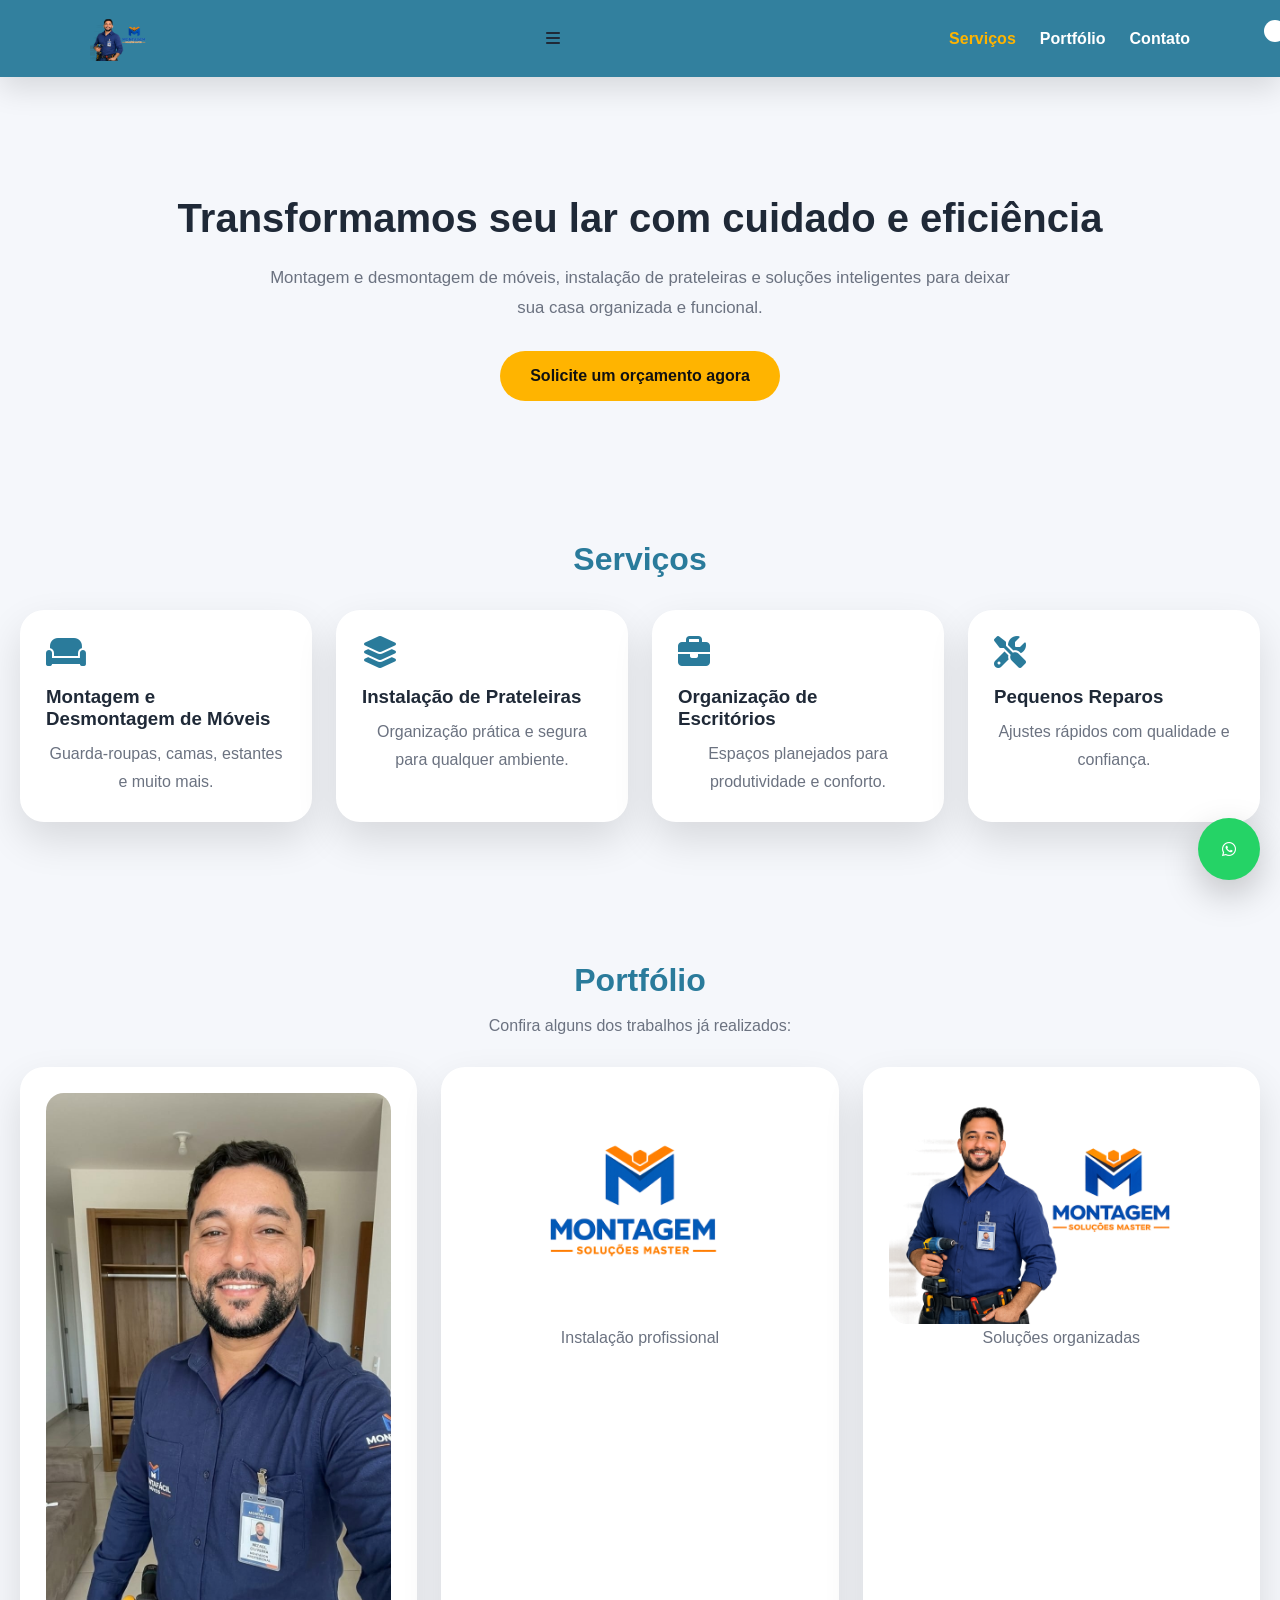
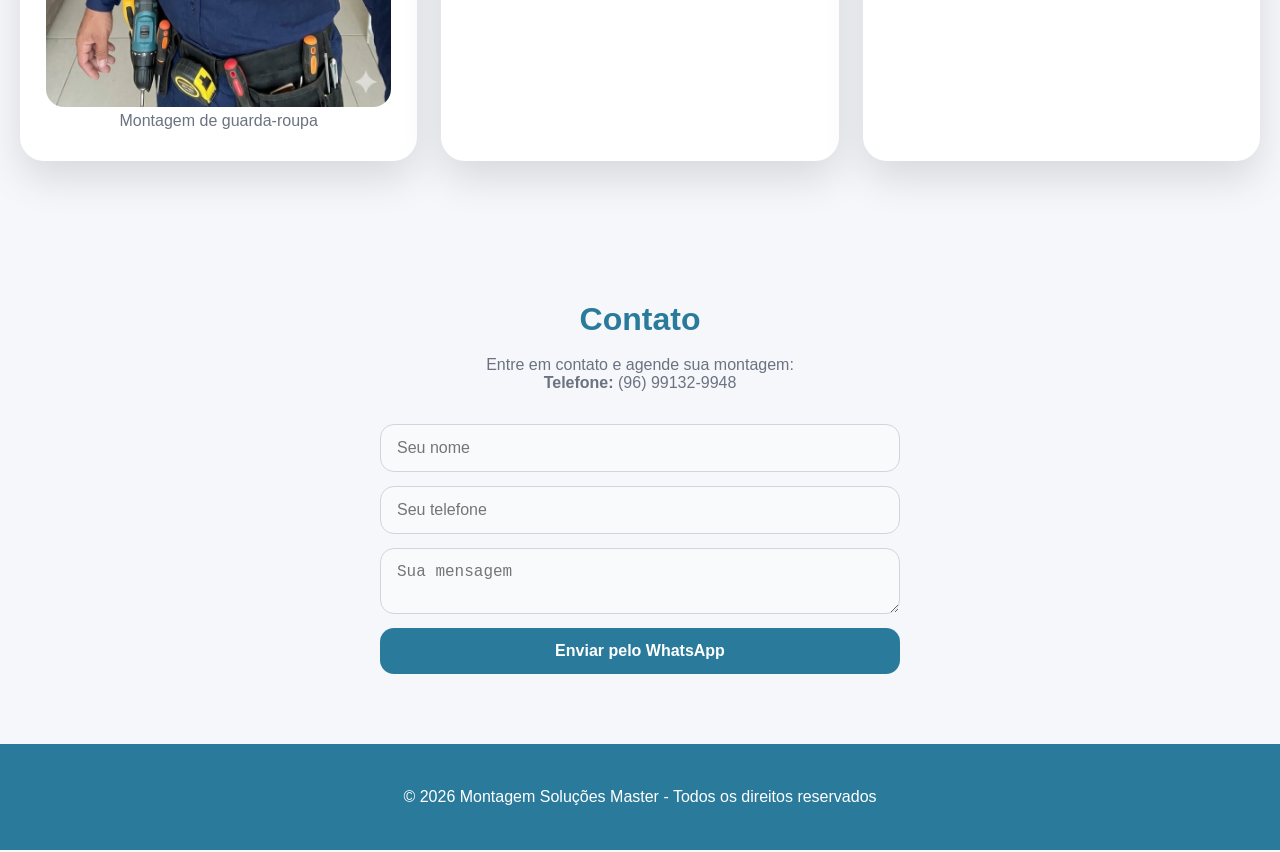
==== commit cb449694: "commit alteracao" ====
--- a/index.html
+++ b/index.html
@@ -33,7 +33,7 @@
     <h1>Transformamos seu lar com cuidado e eficiência</h1>
     <p>Montagem e desmontagem de móveis, instalação de prateleiras e soluções inteligentes para deixar sua casa organizada e funcional.</p>
     <div class="cta">
-      <a href="#" onclick="enviarOrcamento()">Solicite um orçamento agora</a>
+      <a href="#contato">Solicite um orçamento agora</a>
     </div>
   </header>
 
@@ -74,12 +74,12 @@
         <p>Montagem de guarda-roupa</p>
       </div>
       <div class="gallery-item fade-in">
-        <img src="img/montagem2.jpg" alt="Instalação de prateleiras">
-        <p>Instalação de prateleiras</p>
+        <img src="master.png.png" alt="Instalação profissional">
+        <p>Instalação profissional</p>
       </div>
       <div class="gallery-item fade-in">
-        <img src="img/montagem3.jpg" alt="Organização de escritório">
-        <p>Organização de escritório</p>
+        <img src="logo.png.png" alt="Soluções organizadas">
+        <p>Soluções organizadas</p>
       </div>
     </div>
   </section>
--- a/style.css
+++ b/style.css
@@ -1,95 +1,370 @@
+:root {
+  --bg: #f5f7fb;
+  --surface: #ffffff;
+  --text: #1f2937;
+  --muted: #6b7280;
+  --primary: #2a7b9b;
+  --accent: #ffb400;
+  --shadow: rgba(0, 0, 0, 0.12);
+}
+
+* {
+  box-sizing: border-box;
+}
+
+html {
+  scroll-behavior: smooth;
+}
+
 body {
-    margin: 0;
-    font-family: Arial, sans-serif;
-}
-
-.container {
-    display: grid;
-    grid-template-areas: 
-        "header header header"
-        "menu menu menu"
-        "left content right"
-        "footer footer footer";
-    grid-template-columns: 20% 60% 20%;
-    grid-template-rows: auto auto 1fr auto;
-    min-height: 100vh;
-}
-
-header {
-    grid-area: header;
-    background: #4CAF50;
-    color: white;
+  margin: 0;
+  font-family: "Segoe UI", Arial, sans-serif;
+  background: var(--bg);
+  color: var(--text);
+}
+
+img {
+  max-width: 100%;
+  display: block;
+}
+
+a {
+  color: inherit;
+  text-decoration: none;
+}
+
+.dark-mode {
+  background: #111;
+  color: #e5e7eb;
+}
+
+.dark-mode .navbar,
+.dark-mode footer {
+  background: #111;
+}
+
+.dark-mode a {
+  color: #b7f7c5;
+}
+
+.dark-mode .service-item,
+.dark-mode .gallery-item,
+.dark-mode .contact-form {
+  background: #1f2937;
+}
+
+.dark-mode-toggle {
+  position: fixed;
+  top: 18px;
+  right: 18px;
+  z-index: 1000;
+}
+
+.dark-mode-toggle input {
+  display: none;
+}
+
+.slider {
+  width: 52px;
+  height: 26px;
+  border-radius: 999px;
+  background: #d1d5db;
+  position: relative;
+  cursor: pointer;
+}
+
+.slider::before {
+  content: "";
+  position: absolute;
+  top: 2px;
+  left: 2px;
+  width: 22px;
+  height: 22px;
+  border-radius: 50%;
+  background: white;
+  transition: transform 0.25s ease;
+}
+
+.dark-mode-toggle input:checked + .slider {
+  background: #25d366;
+}
+
+.dark-mode-toggle input:checked + .slider::before {
+  transform: translateX(26px);
+}
+
+.navbar {
+  position: sticky;
+  top: 0;
+  width: 100%;
+  background: rgba(42, 123, 155, 0.96);
+  padding: 16px 24px;
+  display: flex;
+  justify-content: center;
+  z-index: 900;
+  box-shadow: 0 12px 30px rgba(0, 0, 0, 0.12);
+}
+
+.logo-menu {
+  width: min(1100px, 100%);
+  display: flex;
+  align-items: center;
+  justify-content: space-between;
+  gap: 20px;
+}
+
+.logo-menu img {
+  height: 45px;
+  transition: transform 0.25s ease;
+}
+
+.logo-menu img:hover {
+  transform: scale(1.05);
+}
+
+.logo-menu ul {
+  display: flex;
+  align-items: center;
+  gap: 24px;
+  margin: 0;
+  padding: 0;
+  list-style: none;
+}
+
+.logo-menu a {
+  color: white;
+  font-weight: 600;
+  transition: color 0.2s ease;
+}
+
+.logo-menu a:hover,
+.logo-menu a.active {
+  color: var(--accent);
+}
+
+header.hero {
+  text-align: center;
+  padding: 120px 20px 70px;
+}
+
+.hero h1 {
+  font-size: clamp(2.5rem, 3vw, 3.5rem);
+  margin: 0;
+  line-height: 1.05;
+}
+
+.hero p {
+  max-width: 760px;
+  margin: 24px auto 0;
+  color: var(--muted);
+  font-size: 1.05rem;
+  line-height: 1.8;
+}
+
+.cta a {
+  display: inline-block;
+  margin-top: 28px;
+  background: var(--accent);
+  color: #111;
+  padding: 16px 30px;
+  border-radius: 999px;
+  font-weight: 700;
+  transition: transform 0.2s ease, background 0.2s ease;
+}
+
+.cta a:hover {
+  transform: translateY(-2px);
+  background: #e09a00;
+}
+
+section {
+  padding: 70px 20px;
+}
+
+section h2 {
+  text-align: center;
+  margin: 0 auto 18px;
+  max-width: 680px;
+  font-size: 2rem;
+  color: var(--primary);
+}
+
+section p {
+  color: var(--muted);
+  text-align: center;
+  max-width: 720px;
+  margin: 0 auto;
+}
+
+.services-list,
+.gallery {
+  display: grid;
+  grid-template-columns: repeat(auto-fit, minmax(220px, 1fr));
+  gap: 24px;
+  margin-top: 32px;
+}
+
+.service-item,
+.gallery-item {
+  background: var(--surface);
+  border-radius: 24px;
+  padding: 26px;
+  box-shadow: 0 18px 40px var(--shadow);
+}
+
+.service-item i {
+  font-size: 2rem;
+  color: var(--primary);
+}
+
+.service-item h3 {
+  margin: 18px 0 10px;
+}
+
+.service-item p,
+.gallery-item p {
+  color: var(--muted);
+  line-height: 1.75;
+}
+
+.gallery-item img {
+  min-height: 180px;
+  object-fit: cover;
+  border-radius: 18px;
+}
+
+.contact-form {
+  margin: 32px auto 0;
+  max-width: 520px;
+  display: grid;
+  gap: 14px;
+}
+
+.contact-form input,
+.contact-form textarea {
+  width: 100%;
+  padding: 14px 16px;
+  border: 1px solid #d1d5db;
+  border-radius: 14px;
+  background: #f8fafc;
+  color: var(--text);
+  font-size: 1rem;
+}
+
+.contact-form button {
+  border: none;
+  border-radius: 14px;
+  padding: 14px 18px;
+  background: var(--primary);
+  color: white;
+  font-size: 1rem;
+  font-weight: 700;
+  cursor: pointer;
+  transition: background 0.2s ease;
+}
+
+.contact-form button:hover {
+  background: #1f5f7a;
+}
+
+#feedback {
+  display: none;
+  margin-top: 10px;
+  color: #16a34a;
+  font-weight: 700;
+}
+
+.social {
+  display: flex;
+  justify-content: center;
+  gap: 18px;
+  flex-wrap: wrap;
+  margin-top: 22px;
+}
+
+.social a {
+  color: var(--primary);
+  font-weight: 700;
+}
+
+.social a:hover {
+  color: var(--accent);
+}
+
+.whatsapp-float {
+  position: fixed;
+  right: 20px;
+  bottom: 20px;
+  width: 62px;
+  height: 62px;
+  border-radius: 50%;
+  background: #25d366;
+  color: white;
+  display: grid;
+  place-items: center;
+  box-shadow: 0 14px 36px rgba(0, 0, 0, 0.22);
+  z-index: 1000;
+}
+
+footer {
+  background: var(--primary);
+  color: white;
+  text-align: center;
+  padding: 28px 20px;
+}
+
+.footer-social {
+  margin-top: 16px;
+  display: flex;
+  justify-content: center;
+  gap: 16px;
+}
+
+.footer-social a {
+  color: white;
+  font-size: 1.3rem;
+}
+
+.fade-in {
+  opacity: 0;
+  transform: translateY(20px);
+  animation: fadeInUp 0.7s ease forwards;
+}
+
+@keyframes fadeInUp {
+  to {
+    opacity: 1;
+    transform: translateY(0);
+  }
+}
+
+@media (max-width: 840px) {
+  .logo-menu {
+    flex-direction: column;
+    align-items: flex-start;
+  }
+
+  .logo-menu ul {
+    flex-wrap: wrap;
+    justify-content: center;
+  }
+
+  header.hero {
+    padding-top: 100px;
+  }
+}
+
+@media (max-width: 560px) {
+  .navbar {
+    padding: 14px 16px;
+  }
+
+  .hero h1 {
+    font-size: 2.1rem;
+  }
+
+  .cta a {
+    width: 100%;
     text-align: center;
-    padding: 20px;
-}
-
-nav {
-    grid-area: menu;
-    background: #333;
-    color: white;
-    padding: 10px;
-    text-align: center;
-}
-
-nav a {
-    color: white;
-    margin: 0 15px;
-    text-decoration: none;
-}
-
-nav a:hover {
-    text-decoration: underline;
-}
-
-.left {
-    grid-area: left;
-    background: #f4f4f4;
-    padding: 20px;
-}
-
-.content {
-    grid-area: content;
-    background: #fff;
-    padding: 20px;
-}
-
-.right {
-    grid-area: right;
-    background: #f4f4f4;
-    padding: 20px;
-}
-
-footer {
-    grid-area: footer;
-    background: #222;
-    color: white;
-    text-align: center;
-    padding: 15px;
-}
-
-/* Responsividade para telas menores */
-@media (max-width: 768px) {
-    .container {
-        grid-template-areas: 
-            "header"
-            "menu"
-            "content"
-            "left"
-            "right"
-            "footer";
-        grid-template-columns: 1fr;
-    }
-}
-.imagem-central {
-    max-width: 50%;   /* Faz a imagem se ajustar ao tamanho da coluna */
-    height: auto;      /* Mantém proporção */
-    border-radius: 8px; /* Bordas arredondadas */
-    box-shadow: 0 4px 8px rgba(0,0,0,0.2); /* Sombra leve */
-    margin-top: 15px;
-}
-main {
-display:grid;
-grid-template-columns: repeat{auto-fit,nimax{300px,1fr}};
-gap:20px;
-padding:20px;
-}
+  }
+}
